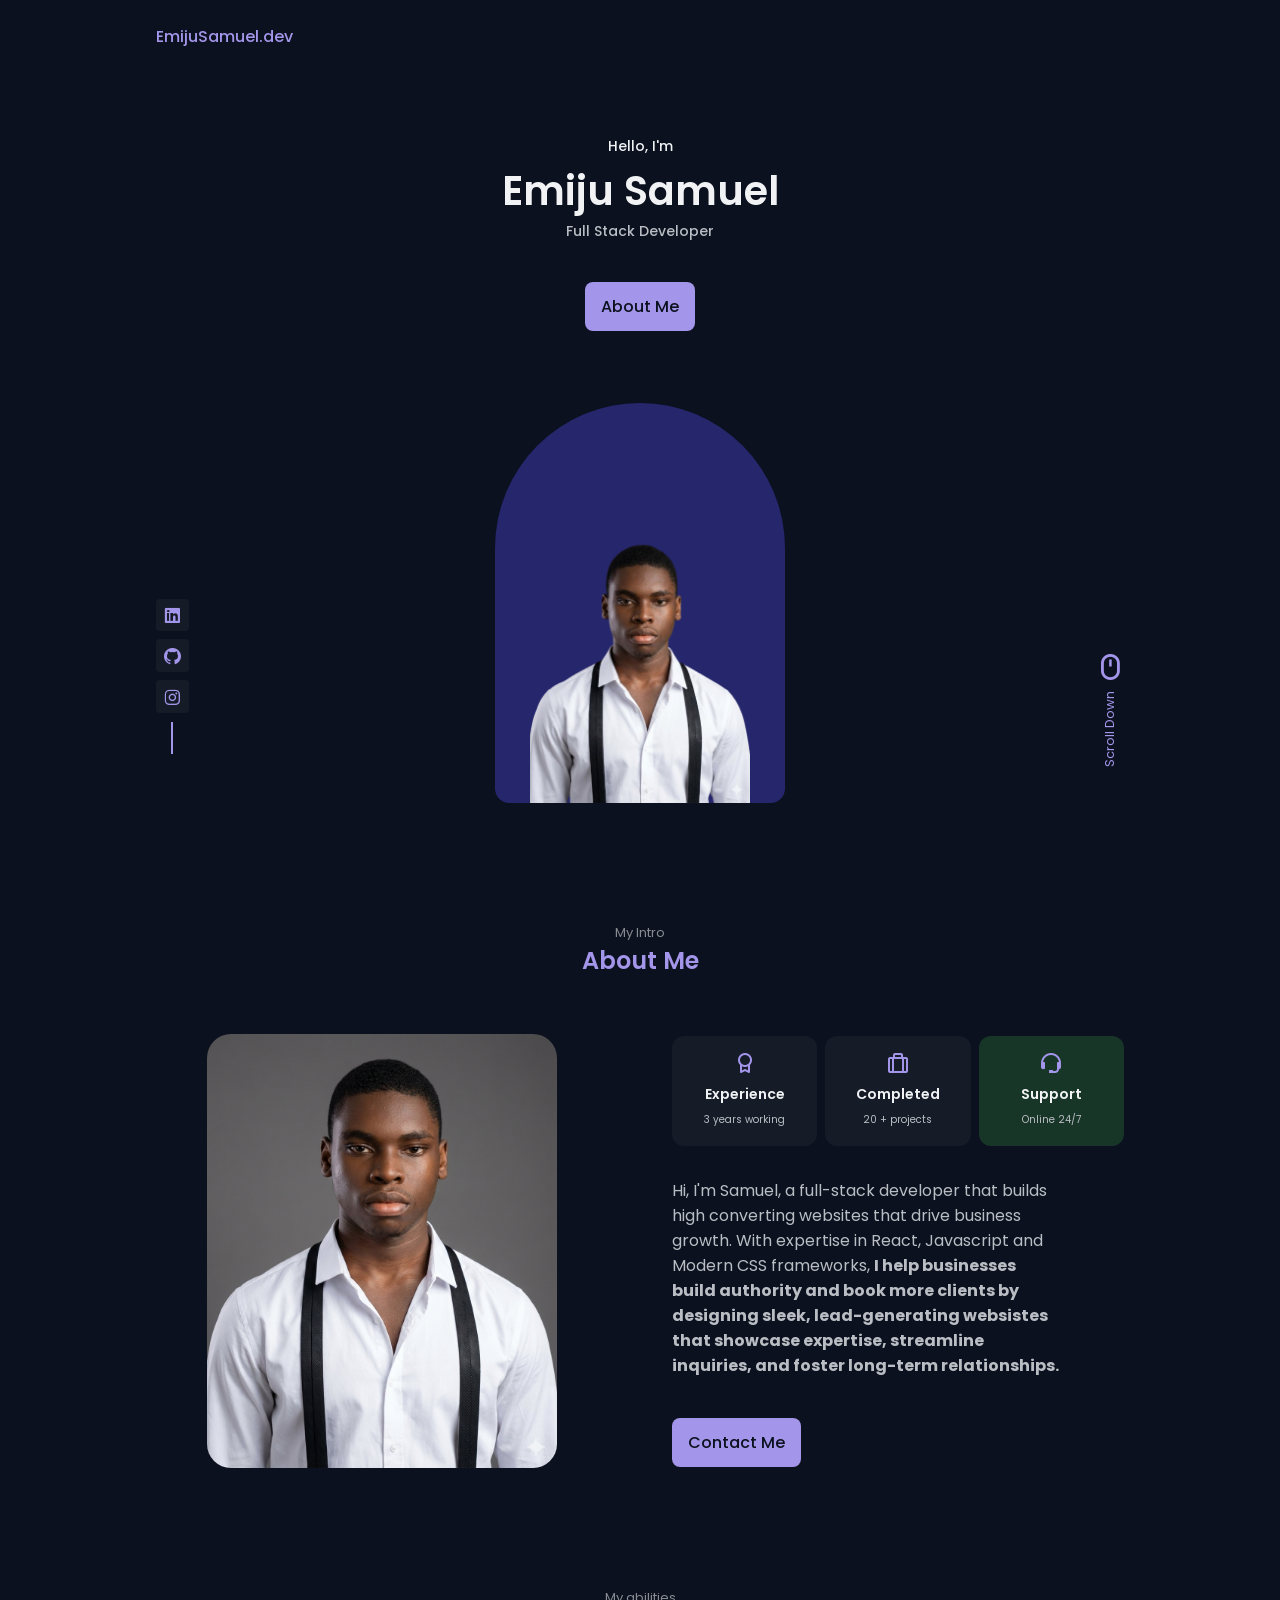
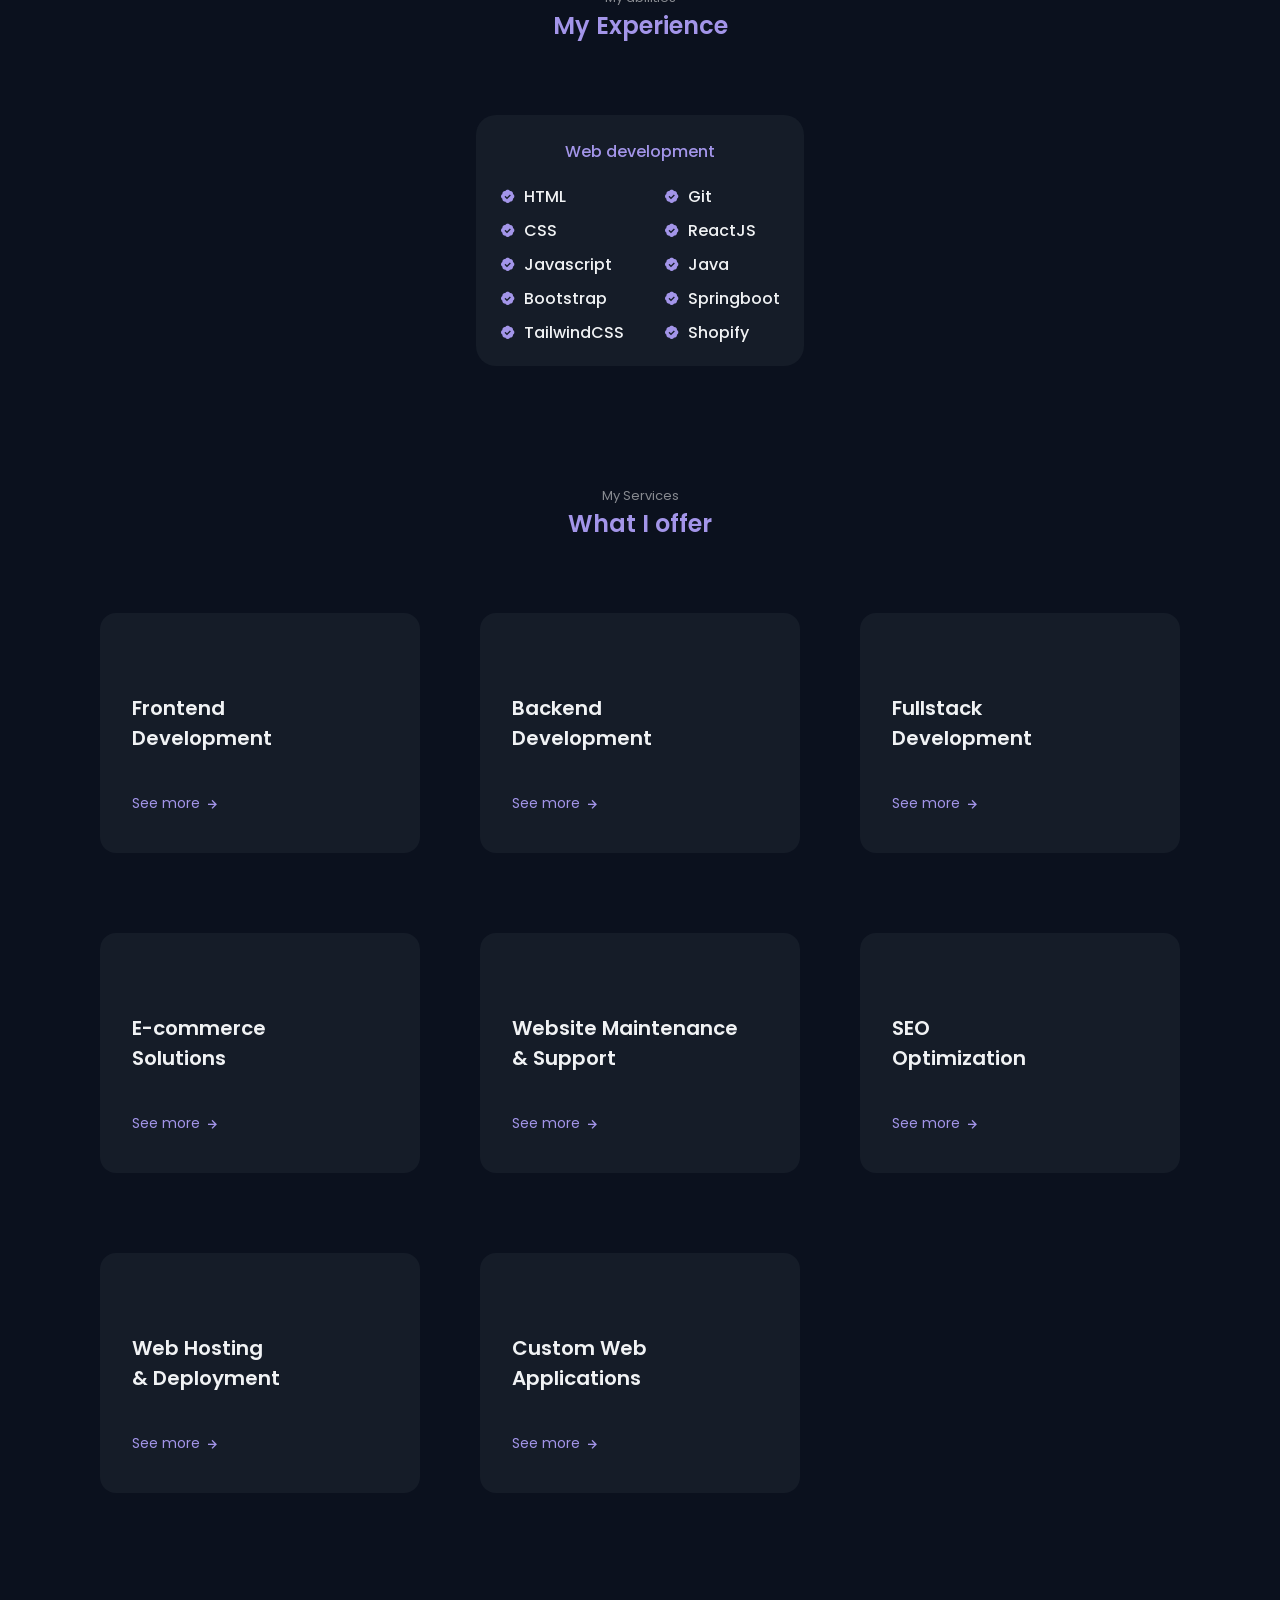
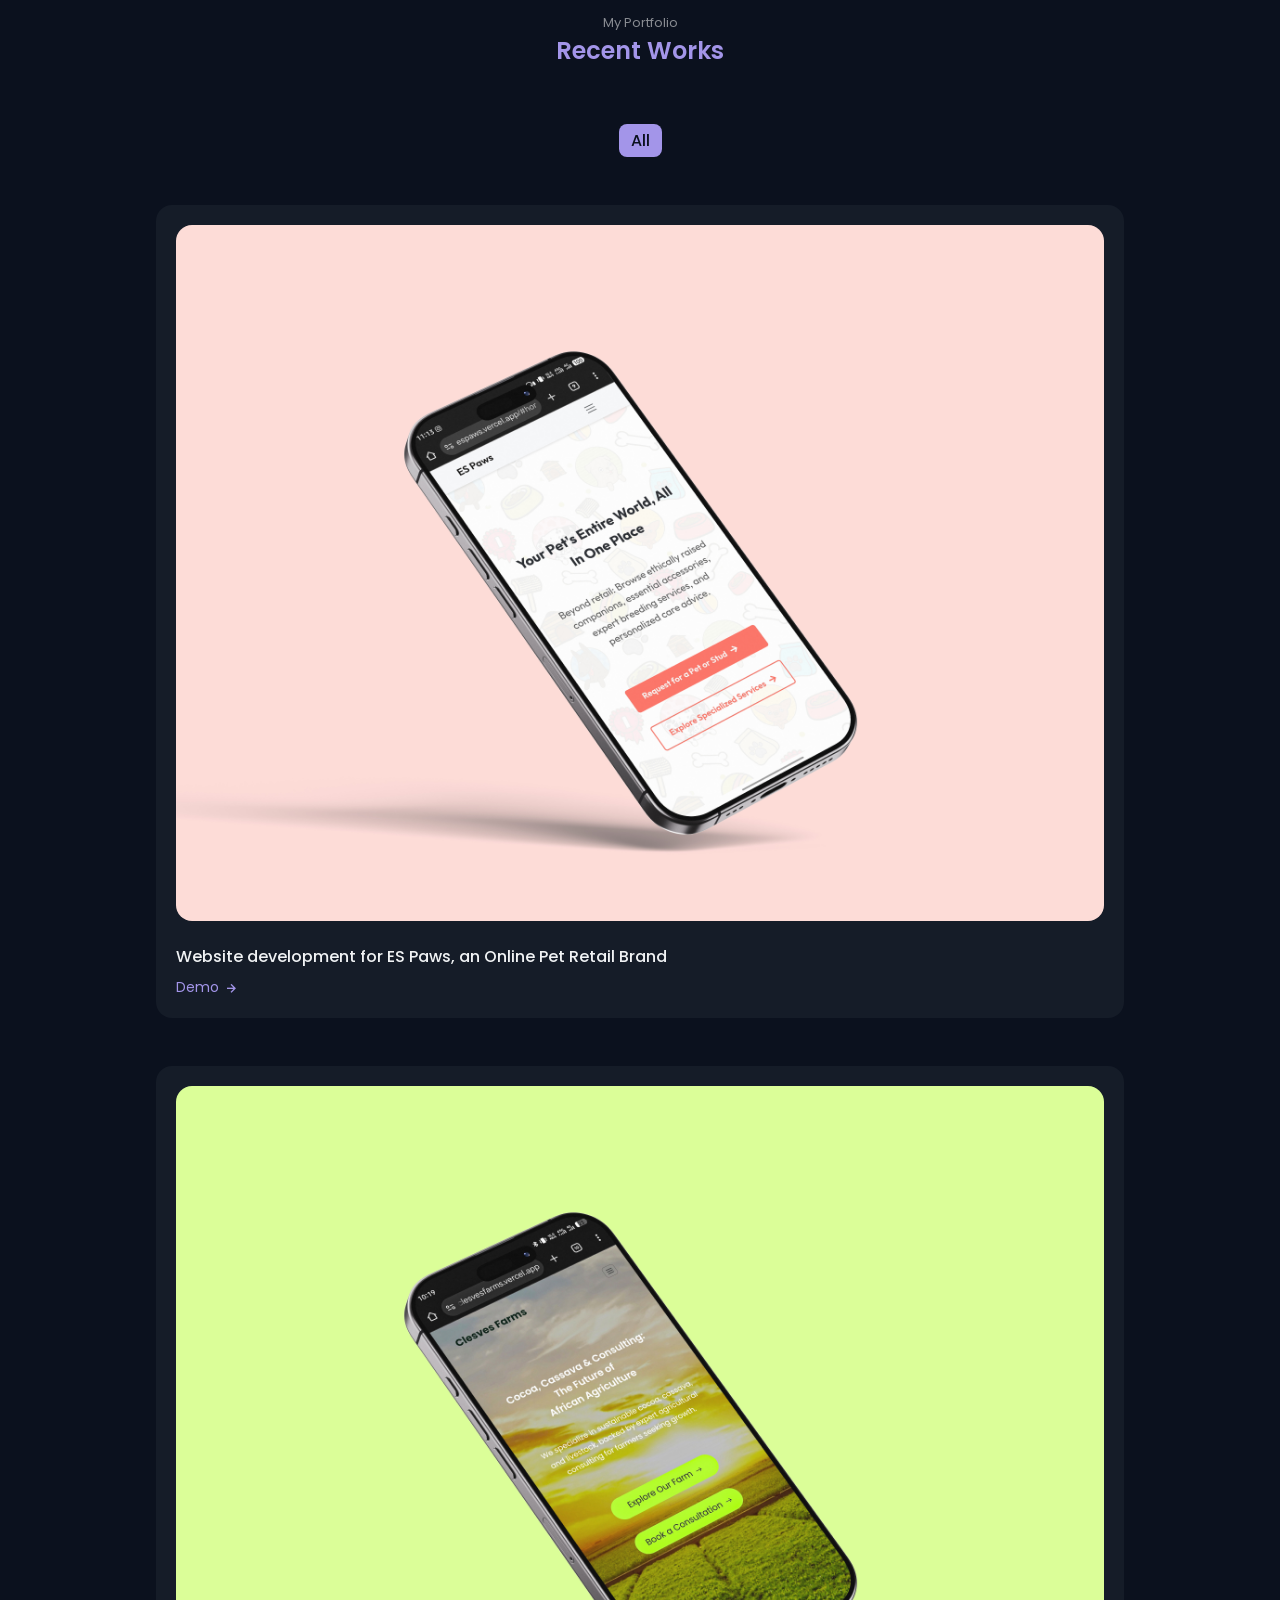
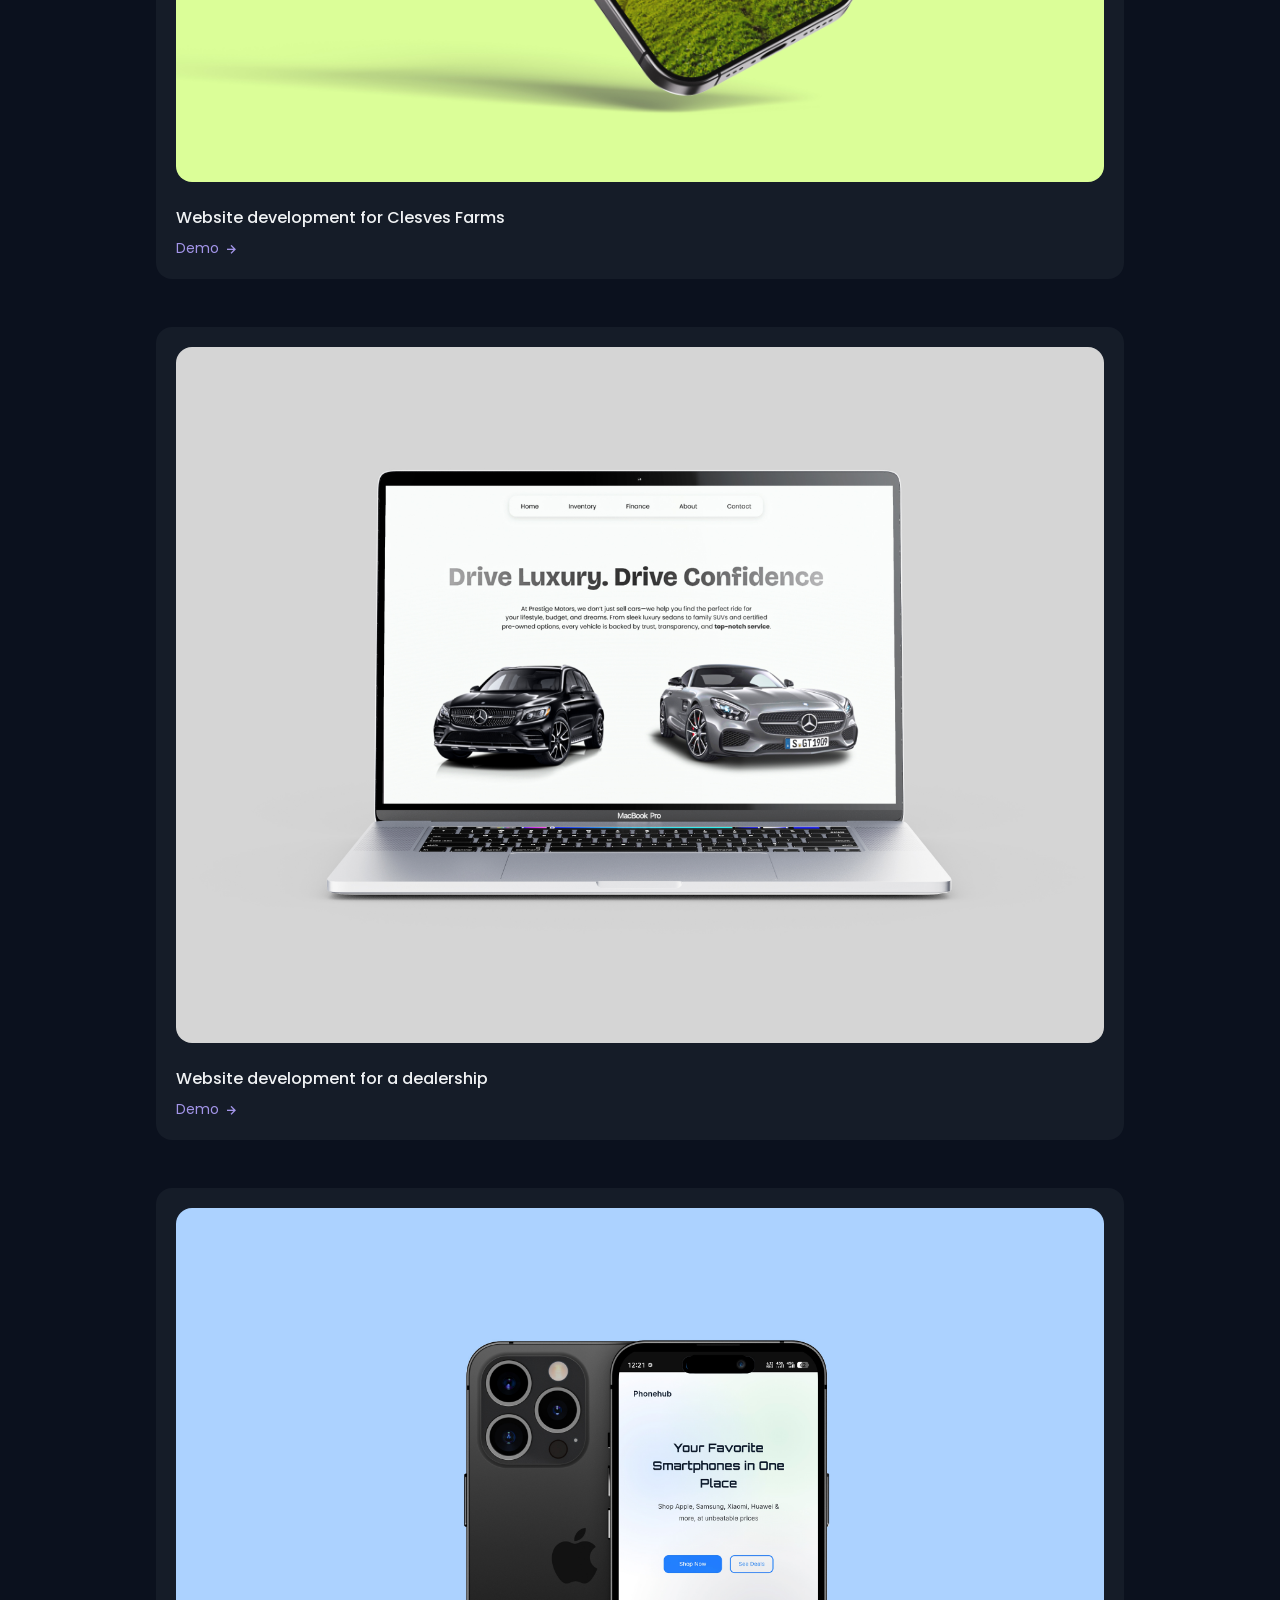
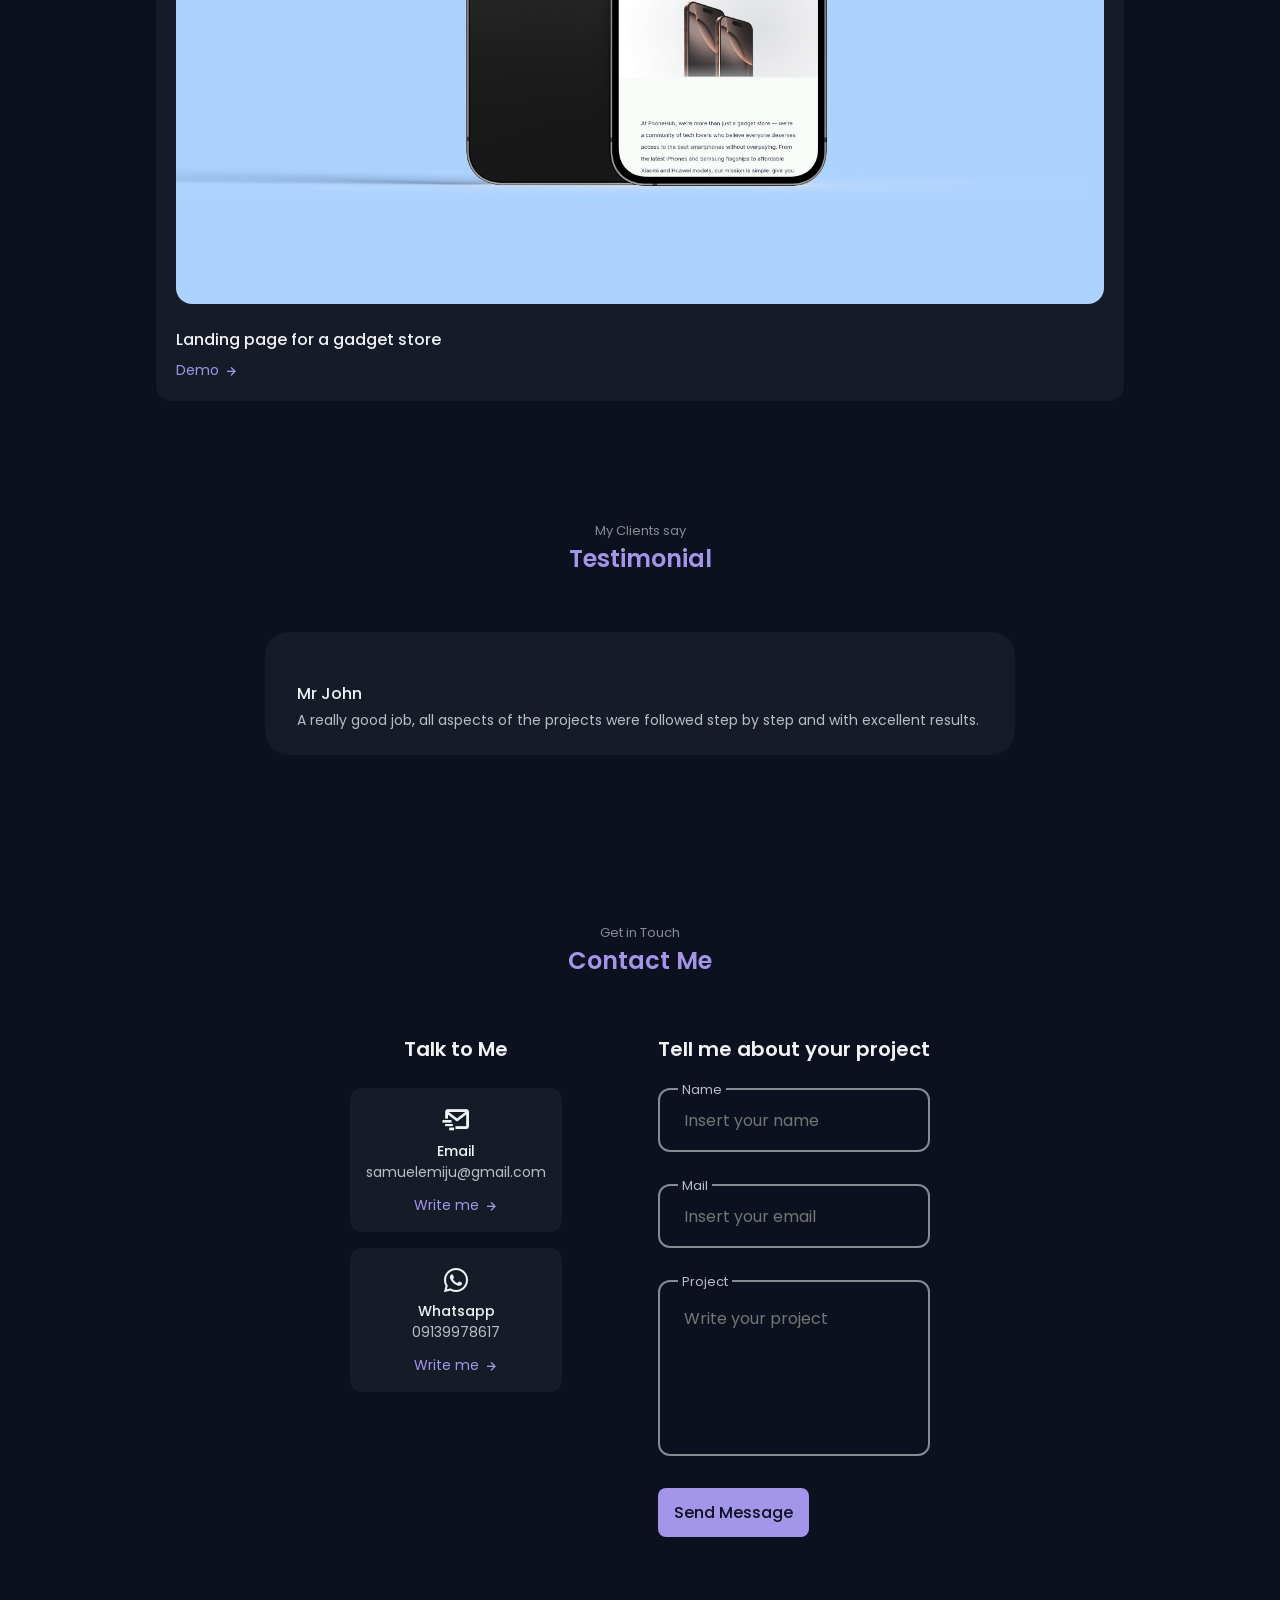
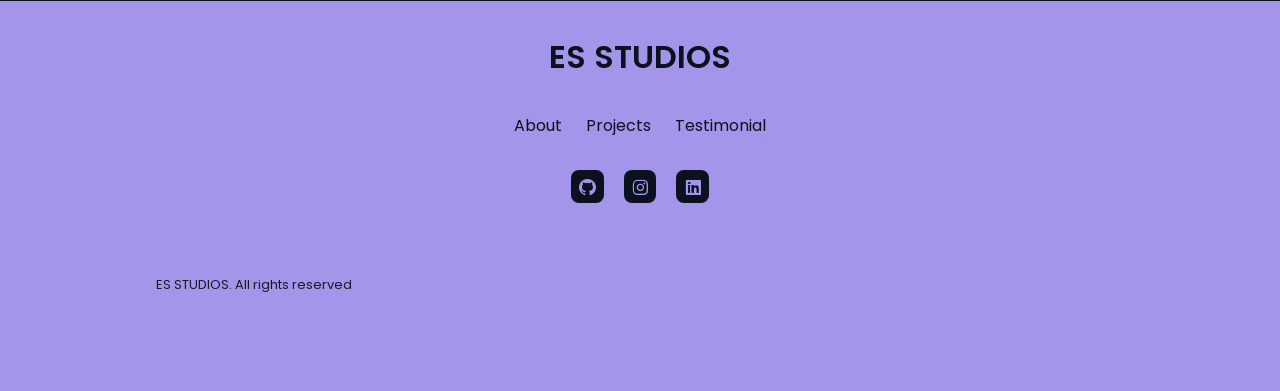
==== portfolio.html @ 4bc4c998 "First commit" ====
<!DOCTYPE html>
<html lang="en">
<head>
    <meta charset="UTF-8">
    <meta name="viewport" content="width=device-width, initial-scale=1.0">

    <link href="https://unpkg.com/boxicons@2.1.1/css/boxicons.min.css" rel="stylesheet">
    <link
  rel="stylesheet"
  href="https://cdn.jsdelivr.net/npm/swiper@11/swiper-bundle.min.css"
/>
    <link rel="stylesheet" href="./portfolio.css">
    <link href="https://unpkg.com/aos@2.3.1/dist/aos.css" rel="stylesheet">
    <title>EmijuSamuel.dev</title>
</head>
<body>
    

    <header class="header" id="header">
        <nav class="nav container">
            <a href="#" class="nav__logo">EmijuSamuel.dev</a>

            <!-- <div class="nav__menu">
                <ul class="nav__list">
                    <li class="nav__item">
                        <a href="#home" class="nav__link active-link">
                            <i class="bx bx-home-alt"></i>
                        </a>
                    </li>

                    <li class="nav__item">
                        <a href="#about" class="nav__link">
                            <i class="bx bx-user"></i>
                        </a>
                    </li>

                    <li class="nav__item">
                        <a href="#skills" class="nav__link">
                            <i class="bx bx-book"></i>
                        </a>
                    </li>

                    <li class="nav__item">
                        <a href="#work" class="nav__link">
                            <i class="bx bx-briefcase-alt-2"></i>
                        </a>
                    </li>

                    <li class="nav__item">
                        <a href="#contact" class="nav__link">
                            <i class="bx bx-message-square-detail"></i>
                        </a>
                    </li>

                </ul>
            </div> -->

            <!-- Theme change -->

            <!-- <i class="bx bx-moon change-theme" id="theme-button"></i> -->
        </nav>
    </header>

    <main class="main">

        <section class="home section" id="home">
            <div class="home__container container grid">
                <div class="home__data"    data-aos="fade-up" data-aos-duration="1200" data-aos-offset="200">
                    <span class="home__greeting">Hello, I'm</span>
                    <h1 class="home__name">Emiju Samuel</h1>
                    <h3 class="home__education">Full Stack Developer</h3>

                    <div class="home__buttons">
                        <a href="#about" class="button"    data-aos="fade-up-left" data-aos-duration="1200" data-aos-offset="200">About Me</a>
                    </div>
                </div>

                <div class="home__handle"     data-aos="zoom-in" data-aos-duration="1200" data-aos-offset="200">
                    <img src="./images/1768198121908-removebg-preview.png" alt="" class="home__img">
                </div>

                <div class="home__social">
                    <a href="" target="_blank" class="home__social-link">
                        <i class="bx bxl-linkedin-square"></i>
                    </a>
                    <a href="" target="_blank" class="home__social-link">
                        <i class='bx bxl-github'></i>
                    </a>
                    <a href="" target="_blank" class="home__social-link">
                        <i class='bx bxl-instagram'></i>
                    </a>

                </div>

                <a href="#about" class="home__scroll">
                    <i class="bx bx-mouse home__scroll-icon"></i>
                    <span class="home__scroll-name">Scroll Down</span>
                </a>
            </div>
        </section>


        <section class="about section" id="about">
            <span class="section__subtitle">My Intro</span>
            <h2 class="section__title">About Me</h2>

            <div class="about__container container grid">
              <img src="./images/1768198121908.jpg" alt="" class="about__img">
              <div class="about__data">
                <div class="about__info">
                    <div class="about__box"    data-aos="zoom-in-left" data-aos-duration="1200" data-aos-offset="200">
                        <i class="bx bx-award about__icon"></i>
                        <h3 class="about__title">Experience</h3>
                        <span class="about__subtitle">3 years working</span>
                    </div>

                    <div class="about__box"    data-aos="zoom-in-right" data-aos-duration="1200" data-aos-offset="200">
                        <i class="bx bx-briefcase-alt about__icon"></i>
                        <h3 class="about__title">Completed</h3>
                        <span class="about__subtitle">20 + projects</span>
                    </div>

                    <div class="about__box"  style="background-color: rgba(96, 247, 96, 0.162);"  data-aos="zoom-in-left" data-aos-duration="1200" data-aos-offset="200">
                        <i class="bx bx-support about__icon"></i>
                        <h3 class="about__title">Support</h3>
                        <span class="about__subtitle">Online 24/7</span>
                    </div>

                </div>
                <p class="about__description"    data-aos="fade-up" data-aos-duration="1200" data-aos-offset="200">
                    Hi, I'm Samuel, a full-stack developer that builds high converting websites that drive business
                    growth. With expertise in React, Javascript and Modern CSS frameworks, <b>I help businesses build authority
                    and book more clients by designing sleek, lead-generating websistes that showcase expertise, streamline inquiries,
                    and foster long-term relationships.</b>
                </p>

                <a href="#contact" class="button"    data-aos="fade-down" data-aos-duration="1200" data-aos-offset="100">Contact Me</a>
              </div> 
            </div>
        </section>


        <section class="skills section" id="skills">
            <span class="section__subtitle">My abilities</span>
            <h2 class="section__title">My Experience</h2>

            <div class="skills__container container grid">
                <div class="skills__content"    data-aos="fade-right" data-aos-duration="1200" data-aos-offset="200">
                    <h3 class="skills__title">Web development</h3>

                    <div class="skills__box">
                        <div class="skills__group">
                            <div class="skills__data">
                                <i class="bx bxs-badge-check"></i>
                                <div>
                                    <h3 class="skills__name">HTML</h3>
                                </div>
                            </div>

                            <div class="skills__data">
                                <i class="bx bxs-badge-check"></i>
                                <div>
                                    <h3 class="skills__name">CSS</h3>
                                </div>
                            </div>

                            <div class="skills__data">
                                <i class="bx bxs-badge-check"></i>
                                <div>
                                    <h3 class="skills__name">Javascript</h3>
                                </div>
                            </div>

                            <div class="skills__data">
                                <i class="bx bxs-badge-check"></i>
                                <div>
                                    <h3 class="skills__name">Bootstrap</h3>
                                </div>
                            </div>

                            <div class="skills__data">
                                <i class="bx bxs-badge-check"></i>
                                <div>
                                    <h3 class="skills__name">TailwindCSS</h3>
                                </div>
                            </div>
                        </div>


                        <div class="skills__group">

                            <div class="skills__data">
                                <i class="bx bxs-badge-check"></i>
                                <div>
                                    <h3 class="skills__name">Git</h3>
                                </div>
                            </div>

                            <div class="skills__data">
                                <i class="bx bxs-badge-check"></i>
                                <div>
                                    <h3 class="skills__name">ReactJS</h3>
                                </div>
                            </div>

                            <div class="skills__data">
                                <i class="bx bxs-badge-check"></i>
                                <div>
                                    <h3 class="skills__name">Java</h3>
                                </div>
                            </div>

                            <div class="skills__data">
                                <i class="bx bxs-badge-check"></i>
                                <div>
                                    <h3 class="skills__name">Springboot</h3>
                                </div>
                            </div>

                            <div class="skills__data">
                                <i class="bx bxs-badge-check"></i>
                                <div>
                                    <h3 class="skills__name">Shopify</h3>
                                </div>
                            </div>
                        </div>

                    </div>
                </div>

            </div>
        </section>

        <section class="services section">
            <span class="section__subtitle">My Services</span>
            <h2 class="section__title">What I offer</h2>
            <div class="servicesCards">
                <div class="services__card">
                    <h3 class="services__title">Frontend <br> Development</h3>

                    <span class="services__button">
                        See more <i class="bx bx-right-arrow-alt services__icon"></i>
                    </span>

                    <div class="services__modal">
                        <div class="services__modal-content">
                            <i class="bx bx-x services__modal-close"></i>
                                <h3 class="services__modal-title">Website Development</h3>
                                <p class="services__modal-description">
                                    Service with 2yrs experience.
                                    Providing quality work to clients and companies.
                                </p>

                                <ul class="services__modal-list">
                                    

                                    <li class="services__modal-item">
                                        <i class="bx bx-check services__modal-icon"></i>
                                        <p class="services__modal-info">
                                            Improve your customers experience
                                        </p>
                                    </li>

                                    <li class="services__modal-item">
                                        <i class="bx bx-check services__modal-icon"></i>
                                        <p class="services__modal-info">
                                            Brand credibility
                                        </p>
                                    </li>
                                </ul>
                        </div>
                    </div>
                </div>



                <div class="services__card">
                    <h3 class="services__title">Backend <br> Development</h3>

                    <span class="services__button">
                        See more <i class="bx bx-right-arrow-alt services__icon"></i>
                    </span>


                    <div class="services__modal">
                        <div class="services__modal-content">
                            <i class="bx bx-x services__modal-close"></i>
                                <h3 class="services__modal-title">Brand identity design</h3>
                                <p class="services__modal-description">
                                    Service with almost 2years experience.
                                    Providing quality work to clients and companies.
                                </p>

                                <ul class="services__modal-list">
            

                                    <li class="services__modal-item">
                                        <i class="bx bx-check services__modal-icon"></i>
                                        <p class="services__modal-info">
                                            Visual storytelling
                                        </p>
                                    </li>

                                    <li class="services__modal-item">
                                        <i class="bx bx-check services__modal-icon"></i>
                                        <p class="services__modal-info">
                                            I design good mockups.
                                        </p>
                                    </li>
                                </ul>
                        </div>
                    </div>
                </div>

                <div class="services__card">
                    <h3 class="services__title">Fullstack <br> Development</h3>

                    <span class="services__button">
                        See more <i class="bx bx-right-arrow-alt services__icon"></i>
                    </span>

                    <div class="services__modal">
                        <div class="services__modal-content">
                            <i class="bx bx-x services__modal-close"></i>
                                <h3 class="services__modal-title">Logo redesign</h3>
                                <p class="services__modal-description">
                                    Service with more than 2yrs experience.
                                    Providing quality work to clients and companies.
                                </p>

                                <ul class="services__modal-list">
                                    

                                    <li class="services__modal-item">
                                        <i class="bx bx-check services__modal-icon"></i>
                                        <p class="services__modal-info">
                                            Marketing materials
                                        </p>
                                    </li>

                                </ul>
                        </div>
                    </div>
                </div>


                <div class="services__card">
                    <h3 class="services__title">E-commerce <br> Solutions</h3>

                    <span class="services__button">
                        See more <i class="bx bx-right-arrow-alt services__icon"></i>
                    </span>

                    <div class="services__modal">
                        <div class="services__modal-content">
                            <i class="bx bx-x services__modal-close"></i>
                                <h3 class="services__modal-title">Logo redesign</h3>
                                <p class="services__modal-description">
                                    Service with more than 2yrs experience.
                                    Providing quality work to clients and companies.
                                </p>

                                <ul class="services__modal-list">

                                    <li class="services__modal-item">
                                        <i class="bx bx-check services__modal-icon"></i>
                                        <p class="services__modal-info">
                                            I design unique flyers
                                        </p>
                                    </li>

                                    <li class="services__modal-item">
                                        <i class="bx bx-check services__modal-icon"></i>
                                        <p class="services__modal-info">
                                            Marketing materials
                                        </p>
                                    </li>

                                </ul>
                        </div>
                    </div>
                </div>

                <div class="services__card">
                    <h3 class="services__title">Website Maintenance <br> & Support</h3>

                    <span class="services__button">
                        See more <i class="bx bx-right-arrow-alt services__icon"></i>
                    </span>

                    <div class="services__modal">
                        <div class="services__modal-content">
                            <i class="bx bx-x services__modal-close"></i>
                                <h3 class="services__modal-title">Logo redesign</h3>
                                <p class="services__modal-description">
                                    Service with more than 2yrs experience.
                                    Providing quality work to clients and companies.
                                </p>

                                <ul class="services__modal-list">

                                    <li class="services__modal-item">
                                        <i class="bx bx-check services__modal-icon"></i>
                                        <p class="services__modal-info">
                                            I design unique flyers
                                        </p>
                                    </li>

                                    <li class="services__modal-item">
                                        <i class="bx bx-check services__modal-icon"></i>
                                        <p class="services__modal-info">
                                            Marketing materials
                                        </p>
                                    </li>

                                </ul>
                        </div>
                    </div>
                </div>

                <div class="services__card">
                    <h3 class="services__title">SEO <br> Optimization</h3>

                    <span class="services__button">
                        See more <i class="bx bx-right-arrow-alt services__icon"></i>
                    </span>

                    <div class="services__modal">
                        <div class="services__modal-content">
                            <i class="bx bx-x services__modal-close"></i>
                                <h3 class="services__modal-title">Logo redesign</h3>
                                <p class="services__modal-description">
                                    Service with more than 2yrs experience.
                                    Providing quality work to clients and companies.
                                </p>

                                <ul class="services__modal-list">

                                    <li class="services__modal-item">
                                        <i class="bx bx-check services__modal-icon"></i>
                                        <p class="services__modal-info">
                                            I design unique flyers
                                        </p>
                                    </li>

                                    <li class="services__modal-item">
                                        <i class="bx bx-check services__modal-icon"></i>
                                        <p class="services__modal-info">
                                            Marketing materials
                                        </p>
                                    </li>

                                </ul>
                        </div>
                    </div>
                </div>

                <div class="services__card">
                    <h3 class="services__title">Web Hosting <br> & Deployment</h3>

                    <span class="services__button">
                        See more <i class="bx bx-right-arrow-alt services__icon"></i>
                    </span>

                    <div class="services__modal">
                        <div class="services__modal-content">
                            <i class="bx bx-x services__modal-close"></i>
                                <h3 class="services__modal-title">Logo redesign</h3>
                                <p class="services__modal-description">
                                    Service with more than 2yrs experience.
                                    Providing quality work to clients and companies.
                                </p>

                                <ul class="services__modal-list">

                                    <li class="services__modal-item">
                                        <i class="bx bx-check services__modal-icon"></i>
                                        <p class="services__modal-info">
                                            I design unique flyers
                                        </p>
                                    </li>

                                    <li class="services__modal-item">
                                        <i class="bx bx-check services__modal-icon"></i>
                                        <p class="services__modal-info">
                                            Marketing materials
                                        </p>
                                    </li>

                                </ul>
                        </div>
                    </div>
                </div>

                <div class="services__card">
                    <h3 class="services__title">Custom Web <br> Applications</h3>

                    <span class="services__button">
                        See more <i class="bx bx-right-arrow-alt services__icon"></i>
                    </span>

                    <div class="services__modal">
                        <div class="services__modal-content">
                            <i class="bx bx-x services__modal-close"></i>
                                <h3 class="services__modal-title">Logo redesign</h3>
                                <p class="services__modal-description">
                                    Service with more than 2yrs experience.
                                    Providing quality work to clients and companies.
                                </p>

                                <ul class="services__modal-list">

                                    <li class="services__modal-item">
                                        <i class="bx bx-check services__modal-icon"></i>
                                        <p class="services__modal-info">
                                            I design unique flyers
                                        </p>
                                    </li>

                                    <li class="services__modal-item">
                                        <i class="bx bx-check services__modal-icon"></i>
                                        <p class="services__modal-info">
                                            Marketing materials
                                        </p>
                                    </li>

                                </ul>
                        </div>
                    </div>
                </div>
            </div>
        </section>




        

        <section class="work section" id="work">
            <span class="section__subtitle">My Portfolio</span>
            <h2 class="section__title">Recent Works</h2>

            <div class="work__filters">
                <span class="work__item active-work" data-filter="all">All</span>
                <!-- <span class="work__item" data-filter=".web">Web</span>
                <span class="work__item" data-filter=".movil">Brand design</span>
                <span class="work__item" data-filter=".design">Flyer design</span> -->
            </div>

            <div class="work__container container grid">

                <div class="work__card mix movil">
                    <img src="./images/espaws website mockup2.jpg" alt="" class="work__img">

                    <h3 class="work__title">Website development for ES Paws, an Online Pet Retail Brand</h3>

                    <a href="https://espaws.vercel.app/" class="work__button">
                        Demo <i class="bx bx-right-arrow-alt work__icon"></i>
                    </a>
                </div>

                <div class="work__card mix movil">
                    <img src="./images/websitemockup1.jpg" alt="" class="work__img">

                    <h3 class="work__title">Website development for Clesves Farms</h3>

                    <a href="https://clesvesfarms.vercel.app/" class="work__button">
                        Demo <i class="bx bx-right-arrow-alt work__icon"></i>
                    </a>
                </div>

                <div class="work__card mix movil">
                    <img src="./images/webs.jpg" alt="" class="work__img">

                    <h3 class="work__title">Website development for a dealership</h3>

                    <a href="https://clesvesfarms.vercel.app/" class="work__button">
                        Demo <i class="bx bx-right-arrow-alt work__icon"></i>
                    </a>
                </div>

                <div class="work__card mix movil">
                    <img src="./images/websitemockup10.jpg" alt="" class="work__img">

                    <h3 class="work__title">Landing page for a gadget store</h3>

                    <a href="https://clesvesfarms.vercel.app/" class="work__button">
                        Demo <i class="bx bx-right-arrow-alt work__icon"></i>
                    </a>
                </div>


            </div>
        </section>

        <section class="testimonial section"    data-aos="fade-up" data-aos-duration="1200" data-aos-offset="200">
            <span class="section__subtitle">My Clients say</span>
            <h2 class="section__title">Testimonial</h2>

            <div class="testimonial__container container swiper">
                <div class="swiper-wrapper">
                    <div class="testimonial__card swiper-slide">
                        <img src="./images/_8ae23e61-2fd3-4441-9a30-ee90b9dd414f.jpg" alt="" class="testimonial__img">

                        <h3 class="testimonial__name">Mr John</h3>
                        <p class="testimonial__description">
                            A really good job, all aspects of the projects were followed
                            step by step and with excellent results.
                        </p>
                    </div>

                    <div class="testimonial__card swiper-slide">
                        <img src="./images/flyer practice 8.jpg" alt="" class="testimonial__img">

                        <h3 class="testimonial__name">Scott Handle</h3>
                        <p class="testimonial__description">
                            A really good job, all aspects of the projects were followed
                            step by step and with excellent results.
                        </p>
                    </div>

                    <div class="testimonial__card swiper-slide">
                        <img src="./images/swift AI solutions-16.jpg" alt="" class="testimonial__img">

                        <h3 class="testimonial__name">Mcauly Rice</h3>
                        <p class="testimonial__description">
                            A really good job, all aspects of the projects were followed
                            step by step and with excellent results.
                        </p>
                    </div>

                </div>

                <div class="swiper-pagination"></div>
            </div>

        </section>

        <section class="contact section" id="contact">
            <span class="section__subtitle">Get in Touch</span>
            <h2 class="section__title">Contact Me</h2>

            <div class="contact__container container grid">
                <div class="contact__content"    data-aos="fade-right" data-aos-duration="1200" data-aos-offset="200">
                    <h3 class="contact__title">Talk to Me</h3>

                    <div class="contact__info">
                        <div class="contact__card"    data-aos="fade-right" data-aos-duration="1200" data-aos-offset="200">
                            <i class="bx bx-mail-send contact__card-icon"></i>
                            <h3 class="contact__card-title">Email</h3>
                            <span class="contact__card-data">samuelemiju@gmail.com</span>

                            <a href="mailto:samuelemiju@gmail.com" class="contact__button">
                                Write me <i class="bx bx-right-arrow-alt contact__button-icon"></i>
                            </a>
                        </div>

                        <div class="contact__card"    data-aos="fade-left" data-aos-duration="1200" data-aos-offset="200">
                            <i class="bx bxl-whatsapp contact__card-icon"></i>
                            <h3 class="contact__card-title">Whatsapp</h3>
                            <span class="contact__card-data">09139978617</span>

                            <a href="https://api.whatsapp.com/send?phone=+2349139978617&text=Hello, more information!" target="_blank" class="contact__button">
                                Write me <i class="bx bx-right-arrow-alt contact__button-icon"></i>
                            </a>
                        </div>

                    </div>
                </div>

                <div class="contact__content"    data-aos="fade-left" data-aos-duration="1200" data-aos-offset="200">
                    <h3 class="contact__title">Tell me about your project</h3>

                    <form action="" class="contact__form">
                        <div class="contact__form-div">
                            <label for="" class="contact__form-tag">Name</label>
                            <input type="text" placeholder="Insert your name" class="contact__form-input">
                        </div>

                        <div class="contact__form-div">
                            <label for="" class="contact__form-tag">Mail</label>
                            <input type="email" placeholder="Insert your email" class="contact__form-input">
                        </div>

                        <div class="contact__form-div contact__form-area">
                            <label for="" class="contact__form-tag">Project</label>
                            <textarea name="" id="" cols="30" rows="10" placeholder="Write your project" class="contact__form-input"></textarea>
                        </div>

                        <button class="button"    data-aos="fade-down" data-aos-duration="1200" data-aos-offset="200">Send Message</button>
                    </form>
                </div>
            </div>

        </section>


    </main>

    <footer class="footer"    data-aos="fade-up" data-aos-duration="1000" data-aos-offset="200">
        <div class="footer__container container">
            <h1 class="footer__title">ES STUDIOS</h1>

            <ul class="footer__list">
                <li>
                    <a href="#about" class="footer__link">About</a>
                </li>
                <li>
                    <a href="#work" class="footer__link">Projects</a>
                </li>
                <li>
                    <a href="#testimonial" class="footer__link">Testimonial</a>
                </li>
            </ul>

            <ul class="footer__social">
                <a href="https://www.facebook.com/es.studios.345" target="_blank" class="footer__social-link">
                    <i class="bx bxl-github"></i>
                </a>
                <a href="https://www.instagram.com/es_studios1?igsh=MWRINDBhYmc3eGNuaA==" target="_blank" class="footer__social-link">
                    <i class="bx bxl-instagram"></i>
                </a>
                <a href="https://www.linkedin.com/in/es-studios-14030a287" target="_blank" class="footer__social-link">
                    <i class="bx bxl-linkedin-square"></i>
                </a>
            </ul>

            <span class="footer__copy">
                ES STUDIOS. All rights reserved
            </span>
        </div>
    </footer>

    <script src="https://cdn.jsdelivr.net/npm/swiper@11/swiper-bundle.min.js"></script>

    <!-- scroll reveal -->

    <script src="./js/mixitup.min.js"></script>

    <script src="./js/portfolio.js"></script>

    <script src="https://unpkg.com/aos@2.3.1/dist/aos.js"></script>
    <script>
        AOS.init(
            {
                once:true
            }
        );
      </script>



</body>
</html>
---- portfolio.css ----
/* font */

@import url('https://fonts.googleapis.com/css2?family=Poppins:wght@400;500;600&display=swap');

:root {
    --header-height: 3.5rem;
     --first-hue: 250;
    --sat: 66%;
    --lig: 75%;
    --second-hue: 219;

    --first-color: hsl(var(--first-hue), var(--sat), var(--lig));
    --first-color-alt: hsl(var(--first-hue), var(--sat), 71%);
    --title-color: hsl(var(--second-hue), 15%, 95%);
    --text-color: hsl(var(--second-hue), 8%, 75%);
    --text-color-light: hsl(var(--second-hue), 4%, 55%);
    --body-color: hsl(var(--second-hue), 48%, 8%);
    --container-color: hsl(var(--second-hue), 32%, 12%);


    --body-font: 'Poppins', sans-serif;
    --biggest-font-size: 1.75rem;
    --h1-font-size: 1.5rem;
    --h2-font-size: 1.25rem;
    --h3-font-size: 1rem;
    --normal-font-size: .938rem;
    --small-font-size: .813rem;
    --smaller-font-size: .75rem;
    --tiny-font-size: .625rem;

    --font-medium: 500;
    --font-semibold: 600;

    --z-tooltip: 10;
    --z-fixed:100;
    --z-modal: 1000;
}

    @media screen and (min-width: 968px){
        :root{

            --biggest-font-size: 2.5rem;
            --h1-font-size: 2.25rem;
            --h2-font-size: 1.5rem;
            --h3-font-size: 1.25rem;
            --normal-font-size: 1rem;
            --small-font-size: .875rem;
            --smaller-font-size: .813rem;
        }
    }


    *{
        box-sizing: border-box;
        padding: 0;
        margin: 0;
    }


    html{
        scroll-behavior: smooth;

    }


    body,
    button,
    input,
    textarea{
        font-family: var(--body-font);
        font-size: var(--normal-font-size);
    }

    body{
        background-color: var(--body-color);
        color: var(--text-color);
    }
    h1,h2,h3{
        color: var(--title-color);
        font-weight: var(--font-semibold);
    }

    ul{
        list-style: none;
    }

    a{
        text-decoration: none;
    }

    button{
        cursor: pointer;
        border: none;
        outline: none;
    }

    img{
        max-width: 100%;
        height: auto;
    }


    .change-theme{
        font-size: 1.25rem;
        cursor: pointer;
        transition: .3s;
    }

    .change-theme:hover{
        color: var(--first-color);
    }


    body.light-theme{
        --title-color: hsl(var(--second-hue), 15%, 15%);
        --text-color: hsl(var(--second-hue), 8%, 35%);
        --body-color: hsl(var(--second-hue), 100%, 99%);
        --container-color: #fff;
    }



    .container{
        max-width: 968px;
        margin-left: 1rem;
        margin-right: 1rem;
    }
    .grid{
        display: grid;
        gap: 1.25rem;
    }

    main{
        overflow: hidden;
    }

    .section{
        padding: 4.5rem 0 1rem;
    }

    .section__title,
    .section__subtitle{
        text-align: center;
    }

    .section__title{
        font-size: var(--h2-font-size);
        color: var(--first-color);
        margin-bottom: 2rem;
    }

    .section__subtitle{
        display: block;
        font-size: var(--smaller-font-size);
        color: var(--text-color-light);
    }


    .header{
        position: fixed;
        top: 0;
        left: 0;
        width: 100%;
        background-color: var(--body-color);
        z-index: var(--z-fixed);
    }

    .nav{
        height: var(--header-height);
        display: flex;
        justify-content: space-between;
        align-items: center;
    }


    .nav__logo{
        color: var(--first-color);
        font-weight: var(--font-medium);
        transition: .4s;
    }

    .nav__logo:hover{
        color: var(--first-color-alt);
    }


    .nav__menu{
        position: fixed;
        bottom: 1rem;
        background-color: hsla(var(--second-hue), 32%, 16%, .8);
        width: 90%;
        border-radius: 4rem;
        padding: 1rem 2.25rem;
        backdrop-filter: blur(10px);
    }

    .nav__list{
        display: flex;
        justify-content: space-between;
        align-items: center;
    }

    .nav__link{
        color: var(--text-color);
        font-size: 1.25rem;
        padding: .4rem;
        display: flex;
        border-radius: 5rem;
    }

    .active-link{
        background: linear-gradient(180deg, hsla(var(--first-hue), var(--sat), var(--lig), 1),
        hsla(var(--first-hue), var(--sat), var(--lig), 2));

        box-shadow: 0 0 16px hsla(var(--first-hue), var(--sat), var(--lig), .4);
    }


    .scroll-header{
        box-shadow: 0 4px 4px hsla(0, 0%, 4%, .3);
    }


    .home__container{
        position: relative;
        row-gap: 4.5rem;
        padding-top: 2rem;
    }

    .home__data{
        text-align: center;
    }
    .home__greeting,
    .home__education{
        font-size: var(--small-font-size);
        font-weight: var(--font-medium);
    }

    .home__greeting{
        display: block;
        color: var(--title-color);
        margin-bottom: .25rem;
    }

    .home__education{
        color: var(--text-color);
        margin-bottom: 2.5rem;
    }

    .home__name{
        font-size: var(--biggest-font-size);
    }

    .home__img{
        width: 160px;
    }
    .home__handle{
        justify-self: center;
        width:190px;
        height: 293px;
        /* background: linear-gradient(180deg, hsla(var(--first-hue), var(--sat), var(--lig), 1)
        hsla(var(--first-hue), var(--sat), var(--lig), .2)); */
        background: rgb(38, 38, 109);
        border-radius: 10rem 10rem 1rem 1rem;
        display: flex;
        align-items: flex-end;
        justify-content: center;
        overflow: hidden;
    }

    .home__buttons{
        display: flex;
        justify-content: center;
        align-items: center;
        gap: 1.5rem;
    }


    .home__social,
    .home__scroll{
        position: absolute;
    }

    .home__social{
        bottom: 5rem;
        left: 0;
        display: grid;
        row-gap: .5rem;
    }

    .home__social-link{
        width: max-content;
        background-color: var(--container-color);
        color: var(--first-color);
        padding: .25rem;
        border-radius: .25rem;
        display: flex;
        font-size: 1rem;
        transition: .4s;
    }

    .home__social-link :hover{
        color: #ffff;
        background-color: var(--first-color);
    }

    .home__social::after{
        content: '';
        width: 32px;
        height: 2px;
        background-color: var(--first-color);
        transform: rotate(90deg) translate(16px, 3px);
    }

    .home__scroll{
        color: var(--first-color);
        right: -1.5rem;
        bottom: 4rem;
        display: grid;
        row-gap: 2.25rem;
        justify-items: center;
    }

    .home__scroll-icon{
        font-size: 1.25rem;
    }

    .home__scroll-name{
        font-size: var(--smaller-font-size);
        transform: rotate(-90deg);
    }

    .button{
        display: inline-block;
        background-color: var(--first-color);
        color: var(--body-color);
        padding: .75rem 1rem;
        border-radius: .5rem;
        font-weight: var(--font-medium);
        transition: .4s;
    }

    .button:hover{
        background-color: var(--first-color-alt);
        color: var(--body-color);
    }

    .button--ghost{
        background-color: transparent;
        border: 2px solid var(--first-color);
        color: var(--first-color);
    }

    .about__container{
        row-gap: 2.5rem;
    }

    .about__img{
        width: 220px;
        border-radius: 1.5rem;
        justify-self: center;
    }

    .about__data{
        text-align: center;
    }

    .about__info{
        display: grid;
        grid-template-columns: repeat(3, 1fr);
        gap: .5rem;
        margin-bottom: 2rem;
    }

    .about__box{
        background-color: var(--container-color);
        border-radius: .75rem;
        padding: .75rem .5rem;
    }

    .about__icon{
        font-size: 1.5rem;
        color: var(--first-color);
        margin-bottom: .5rem;
    }

    .about__title{
        font-size: var(--small-font-size);
    }

    .about__subtitle{
        font-size: var(--tiny-font-size);
    }

    .about__description{
        margin-bottom: 2rem;
    }

    .skills__container{
        row-gap: 2rem;
        padding-top: 1rem;
    }

    .skills__content{
        background-color: var(--container-color);
        padding: 1.5rem;
        border-radius: 1.25rem;
    }

    .skills__title{
        font-size: var(--normal-font-size);
        font-weight: var(--font-medium);
        color: var(--first-color);
        text-align: center;
        margin-bottom: 1.5rem;
    }

    .skills__box{
        display: flex;
        justify-content: center;
        column-gap: 2.5rem;
    }

    .skills__group{
        display: grid;
        align-content: flex-start;
        row-gap: 1rem;
    }

    .skills__data{
        display: flex;
        column-gap: .5rem;
    }

    .skills .bxs-badge-check{
        font-size: 1rem;
        color: var(--first-color);
    }
    .skills__name{
        font-size: var(--normal-font-size);
        font-weight: var(--font-medium);
        line-height: 18px;
    }

    .skills__level{
        font-size: var(--tiny-font-size);
    }

    .services .servicesCards{
        display: grid;
        grid-template-columns: repeat(3, 300px);
        place-items: center;
        justify-content: center;
        gap: 5rem;
        padding-top: 1rem;
    }

    .services__card{
        background-color: var(--container-color);
        padding: 3rem 1.5rem 1.5rem;
        border-radius: 1rem;
        width: 20rem;
        height: 15rem;
    }

    .services__title{
        font-size: var(--h3-font-size);
        margin-bottom: 2.5rem;
    }

    .services__button{
        color: var(--first-color);
        font-size: var(--small-font-size);
        display: flex;
        align-items: center;
        column-gap: .25rem;
        cursor: pointer;
    }

    .services__button:hover .services__icon{
        transform: translateX(.25rem);
    }

    .services__icon{
        font-size: 1rem;
        transition-timing-function: .4s;
    }

    .services__modal{
        position: fixed;
        inset: 0;
        background-color: hsla(var(--second-hue) 28%, 16%, .7);
        padding: 2rem 1rem;
        display: grid;
        place-items: center;
        visibility: hidden;
        opacity: 0;
        transition: .4s;
        z-index: var(--z-modal);
    }

    .services__modal-content{
        position: relative;
        background-color: var(--body-color);
        padding: 4.5rem 1.5rem 2.5rem;
        border-radius: 1.5rem;
    }

    .services__modal-title,
    .services__modal-description{
        text-align: center;
    }

    .services__modal-title{
        font-size: var(--h3-font-size);
        color: var(--first-color);
        margin-bottom: 1rem;
    }
    .services__modal-description{
        font-size: var(--small-font-size);
        margin-bottom: 2rem;
    }

    .services__modal-list{
        display: grid;
        row-gap: .75rem;
    }
    .services__modal-item{
        display: flex;
        align-items: flex-start;
        column-gap: .5rem;
    }

    .services__modal-icon{
        font-size: 1.5rem;
        color: var(--first-color);
    }
    .services__modal-info{
        font-size: var(--small-font-size);
    }


    .services__modal-close{
        position: absolute;
        top: 1.5rem;
        right: 1.5rem;
        color: var(--first-color);
        cursor: pointer;
    }

    .active-modal{
        opacity: 1;
        visibility: visible;
    }

    .work__container{
        padding-top: 1rem;
    }

    .work__filters{
        display: flex;
        justify-content: center;
        align-items: center;
        column-gap: .75rem;
        margin-bottom: 2rem;
    }

    .work__item{
        cursor: pointer;
        color: var(--title-color);
        padding: .25rem .75rem;
        font-weight: var(--font-medium);
        border-radius: .5rem;
    }

    .work__card{
        background-color: var(--container-color);
        padding: 1rem;
        border-radius: 1rem;
    }

    .work__img{
        border-radius: 1rem;
        margin-bottom: .75rem;
    }

    .work__title{
        font-size: var(--normal-font-size);
        font-weight: var(--font-medium);
        margin-bottom: .25rem;
    }

    .work__button{
        width: max-content;
        color: var(--first-color);
        font-size: var(--small-font-size);
        display: flex;
        align-items: center;
        column-gap: .25rem;
    }

    .work__button:hover .work__icon{
        transform: translateX(.25rem);
    }
    .work__icon{
        font-size: 1rem;
        transition: .4s;
    }

    .active-work{
        background-color: var(--first-color);
        color: var(--body-color);
    }

    .testimonial__card{
    background-color: var(--container-color);
    padding: 1.25rem 1.5rem;
    border-radius: 1.5rem;
    margin-bottom: 3rem;
}

.testimonial__img{
    width: 60px;
    border-radius: 3rem;
    margin-bottom: 1rem;
}

.testimonial__name{
    font-size: var(--normal-font-size);
    font-weight: var(--font-medium);
    margin-bottom: .25rem;
}

.testimonial__description{
    font-size: var(--small-font-size);
}

.swiper-pagination-bullet{
    background-color: var(--first-color);
}

.swiper-pagination-bullet-active{
    background-color: var(--first-color);
}

.contact__container{
    row-gap: 3rem;
    padding-bottom: 3rem;
}

.contact__title{
    text-align: center;
    font-size: var(--h3-font-size);
    margin-bottom: 1.5rem;
}

.contact__info{
    display: grid;
    gap: 1rem;
}

.contact__card{
    background-color: var(--container-color);
    padding: 1rem;
    border-radius: .75rem;
    text-align: center;
}

.contact__card-icon{
    font-size: 2rem;
    color: var(--title-color);
    margin-bottom: .25rem;
}

.contact__card-title,
.contact__card-data{
    font-size: var(--small-font-size);
}

.contact__card-title{
    font-weight: var(--font-medium);
}


.contact__card-data{
    display: block;
    margin-bottom: .75rem;
}

.contact__button{
    color: var(--first-color);
    font-size: var(--small-font-size);
    display: flex;
    align-items: center;
    justify-content: center;
    column-gap: .25rem;
}

.contact__button:hover .contact__button-icon{
    transform: translateX(.25rem);
}

.contact__button-icon{
    font-size: 1rem;
    transition: .4s;
}

.contact__form-div{
    position: relative;
    margin-bottom: 2rem;
    height: 4rem;
}

.contact__form-input{
    position: absolute;
    top: 0;
    left: 0;
    height: 100%;
    width: 100%;
    border: 2px solid var(--text-color-light);
    background: none;
    color: var(--text-color);
    outline: none;
    padding: 1.5rem;
    border-radius: .75rem;
    z-index: 1;
}

.contact__form-tag{
    position: absolute;
    top: -.75rem;
    left: 1.25rem;
    font-size: var(--smaller-font-size);
    padding: .25rem;
    background-color: var(--body-color);
    z-index: 10;
}

.contact__form-area{
    height: 11rem;
}

.contact__form-area textarea{
    resize: none;
}

.footer{
    background-color: var(--first-color);
}

.footer__container{
    padding: 2rem 0 6rem;
}

.footer__title,
.footer__link{
    color: var(--body-color);
}

.footer__title{
    text-align: center;
    margin-bottom: 2rem;
}

.footer__list{
    display: flex;
    justify-content: center;
    column-gap: 1.5rem;
    margin-bottom: 2rem;
}

.footer__social{
    display: flex;
    justify-content: center;
    column-gap: 1.25rem;
}

.footer__social-link{
    background-color: var(--body-color);
    color: var(--first-color);
    padding: .25rem;
    border-radius: .25rem;
    font-size: 1rem;
    display: inline-flex;
}

.footer__copy{
    display: block;
    margin-top: 4.5rem;
    color: var(--container-color);
    align-items: center;
    font-size: var(--smaller-font-size);
}

::-webkit-scrollbar{
    width: .6rem;
    border-radius: .5rem;
    background-color: hsla(var(--second-hue), 8%, 38%);
}

::-webkit-slider-thumb{
    background-color:hsla(var(--second-hue), 8%, 26%);
    border-radius: .5rem;
}

::-webkit-scrollbar-thumb:hover{
    background-color: hsla(var(--second-hue), 8%, 28%);
}

/* For small devices */

@media screen and (max-width: 320px){
    .nav__menu{
        padding: 1rem 1.5rem;
    }

    .home__buttons{
        flex-direction: column;
    }

    .home__handle{
        width: 150px;
        height: 253px;
    }

    .home__img{
        width: 130px;
    }

    .about__img{
        width: 130px;
        justify-self: center;
    }

    .about__info{
        display: flex;
        flex-direction: column;
    }

    .about__description{
        font-size: var(--small-font-size)
    }

    .skills__box{
        column-gap: 1rem;
    }

    .skills__name{
        font-size: var(--small-font-size);
    }

    .services .services__container{
        grid-template-columns: 145px;
        justify-content: center;
    }

    .services .services__modal-content{
        width: auto;
    }

    .work__item{
        font-size: var(--small-font-size);
    }

    .work__filters{
        column-gap: .25rem;
    }

    .contact__container .contact__info{
        grid-template-columns: 200px;
        justify-self: center;
    }

    .contact__content .contact__form{
        width: auto;
    }
}






@media screen and (max-width: 375px){
    .about__container .about__info{
        grid-template-columns: 300px;
    }

    .contact__content .contact__form{
        width: auto;
    }
}



@media screen and (max-width: 425px){
    .about__container .about__info{
        grid-template-columns: 300px;
    }

    .services .services__modal-content{
        width: auto;
    }
}







@media screen and (max-width: 576px){
    .nav__menu{
        width: 328px;
        left: 0;
        right: 0;
        margin: 0 auto;
    }

    .about__info{
        grid-template-columns: repeat(3, 140px);
        justify-content: center;
    }

    .about__description{
        padding: 0 5rem;
    }

    .skills__container{
        justify-content: center;
    }

    .skills__content{
        padding: 2rem 4rem;
    }

    .services__container{
        grid-template-columns: repeat(2, 160px);
        justify-content: center;
    }

    .services__modal-content{
        width: 500px;
        padding: 4.5rem 2.5rem 2.5rem;
    }

    .services__modal-description{
        padding: 0 3.5rem;
    }

    .work__container{
        justify-content: center;
    }

    .work__img{
        width: 295px;
    }

    .contact__info{
        grid-template-columns: 300px;
        justify-content: center;
    }

    .contact__form{
        width: 360px;
        margin: 0 auto;
    }
}










@media screen and (min-width: 768px){
    .work__container{
        grid-template-columns: repeat(2, max-content);
    }

    .contact__container{
        grid-template-columns: repeat(2, max-content);
        justify-content: center;
        column-gap: 3rem;
    }

    .work__container{
        display: flex;
        flex-direction: column;
    }
}


/* for large screen */

@media screen and (min-width: 992px){
    .container{
        margin-left: auto;
        margin-right: auto;
    }

    .section{
        padding: 6.5rem 0 1rem;
    }

    .section__title{
        margin-bottom: 3.5rem;
    }

    .nav{
        height:calc(var(--header-height) + 1rem);
    }
    
    .home__handle{
        width: 290px;
        height: 400px;
    }

    .home__img{
        width: 220px;
    }

    .home__social-link{
        padding: .4rem;
        font-size: 1.25rem;
    }

    .home__social::after{
        transform: rotate(90deg) translate(16px, 0);
    }

    .home__scroll-icon{
        font-size: 2rem;
    }

    .about__container{
        grid-template-columns: repeat(2, 1fr);
        align-items: center;
        column-gap: 4rem;
    }

    .about__img{
        width: 350px;
    }

    .about__data{
        text-align: initial;
    }

    .about__info{
        justify-content: initial;
    }

    .about__box{
        text-align: center;
        padding: 1rem 1.25rem;
    }

    .about__description{
        padding: 0 4rem 0 0;
        margin-bottom: 2.5rem;
    }

    .skills__container{
        grid-template-columns: repeat(2, 350px);
        column-gap: 3rem;
    }

    .services__container{
        grid-template-columns: repeat(3, 192px);
        column-gap: 3rem;
    }

    .services__card{
        padding: 5rem 2rem 1.5rem;
    }

    .work__container{
        gap: 3rem;
    }

    .work__card{
        padding: 1.25rem;
    }

    .work__img{
        margin-bottom: 1rem;
    }

    .work__title{
        margin-bottom: .5rem;
    }

    .testimonial__container{
        width: 750px;
    }

    .testimonial__card{
        padding: 1.5rem 2rem;
    }

    .contact__container{
        column-gap: 6rem;
    }

    .footer__social-link{
        font-size: 1.25rem;
        padding: .4rem;
        border-radius: .5rem;
    }
}




@media screen and (min-width: 1024px){
    .skills__container{
        /* grid-template-columns: repeat(2, 450px);
        column-gap: 3rem; */

        display: flex;
        justify-content: center;
    }

    .services .services__container{
        display: flex;
        justify-content: center;
    }

    .nav__menu{
        position: fixed;
        bottom: 1rem;
        background-color: hsla(var(--second-hue), 32%, 16%, .8);
        width: 95%;
        border-radius: 4rem;
        padding: 1rem 2.25rem;
        backdrop-filter: blur(10px);
    }
}

@media screen and (min-width: 1440px){
    .nav__menu{
        position: fixed;
        bottom: 1rem;
        background-color: hsla(var(--second-hue), 32%, 16%, .8);
        width: 70%;
        border-radius: 4rem;
        padding: 1rem 2.25rem;
        backdrop-filter: blur(10px);
    }
}




@media screen and (min-width: 1280px){

    .nav .nav__menu{
        position: fixed;
        bottom: 1rem;
        background-color: hsla(var(--second-hue), 32%, 16%, .8);
        width: 80%;
        border-radius: 4rem;
        padding: 1rem 2.25rem;
        backdrop-filter: blur(10px);
    }
}

.header .nav .nav__menu{
    position: fixed;
    bottom: 1rem;
    background-color: hsla(var(--second-hue), 32%, 16%, .8);
    width: auto;
    border-radius: 4rem;
    padding: 1rem 2.25rem;
    backdrop-filter: blur(10px);
    justify-self: center;
}
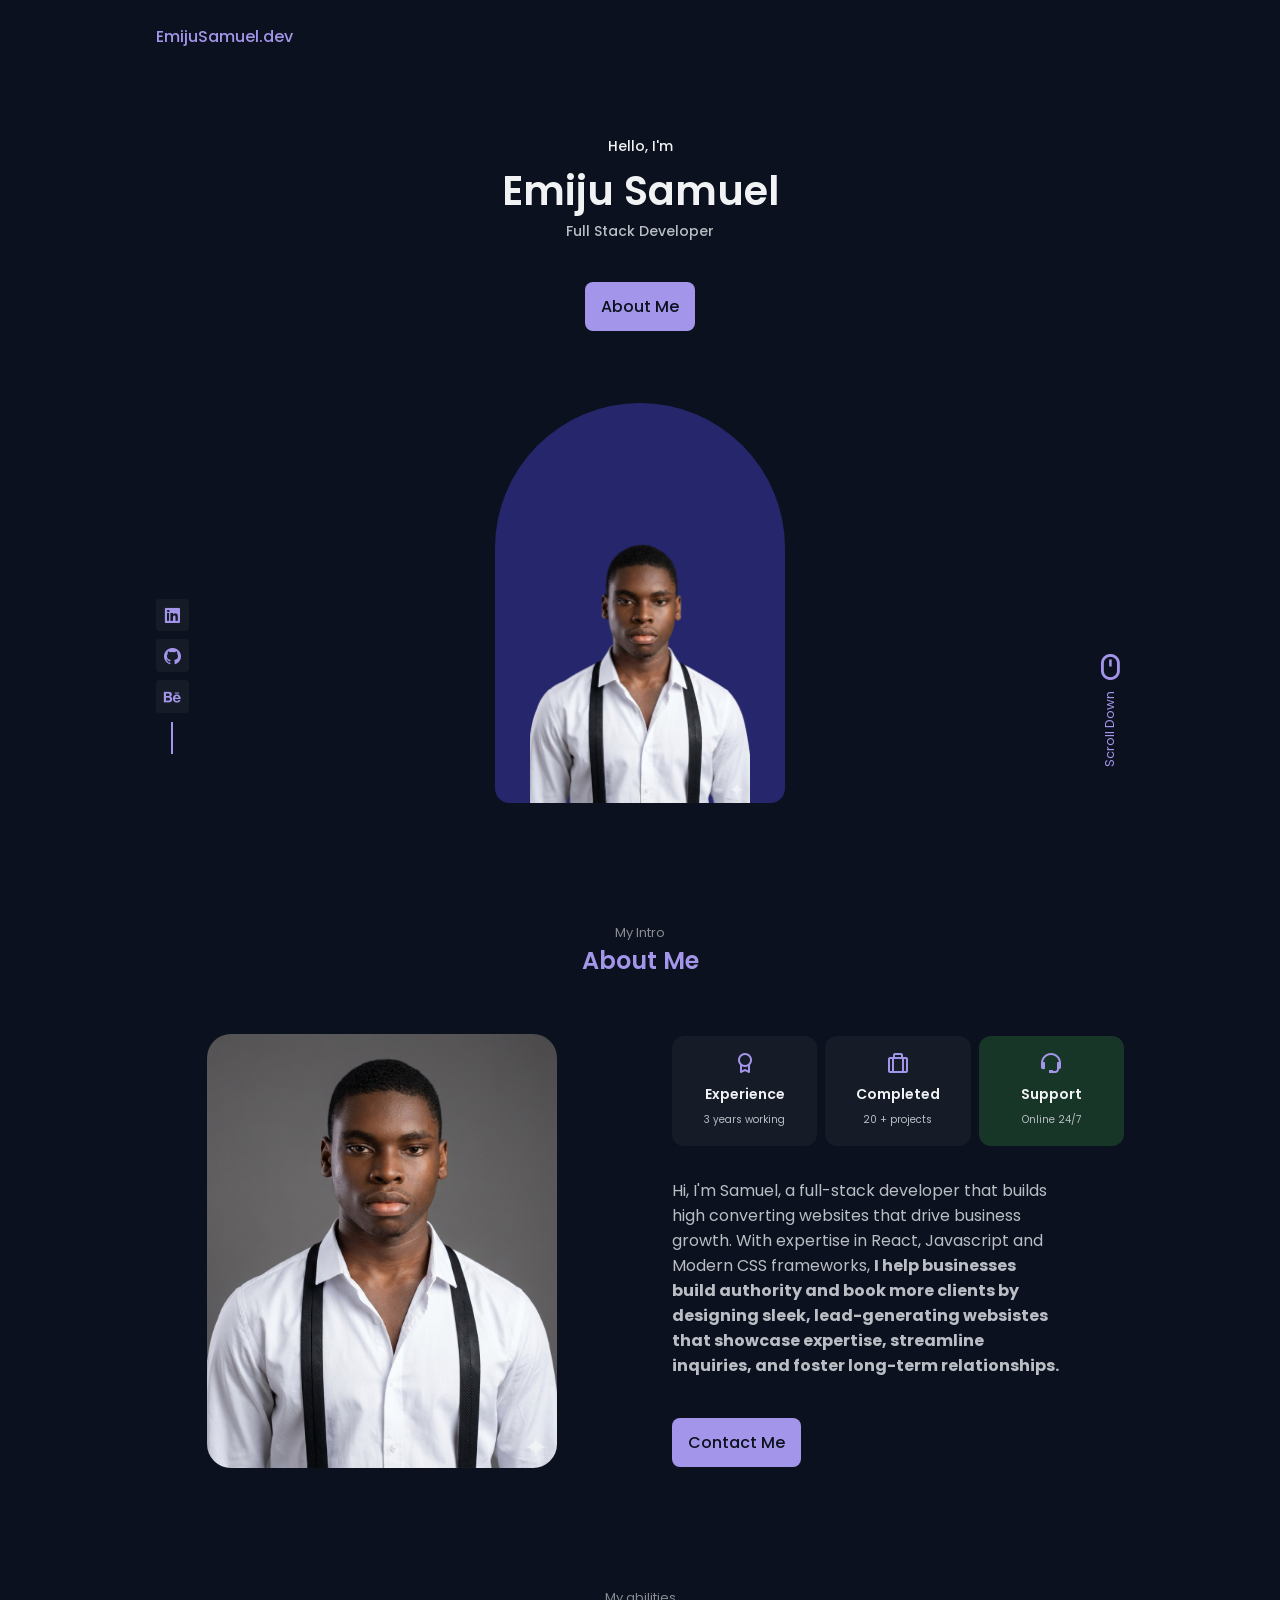
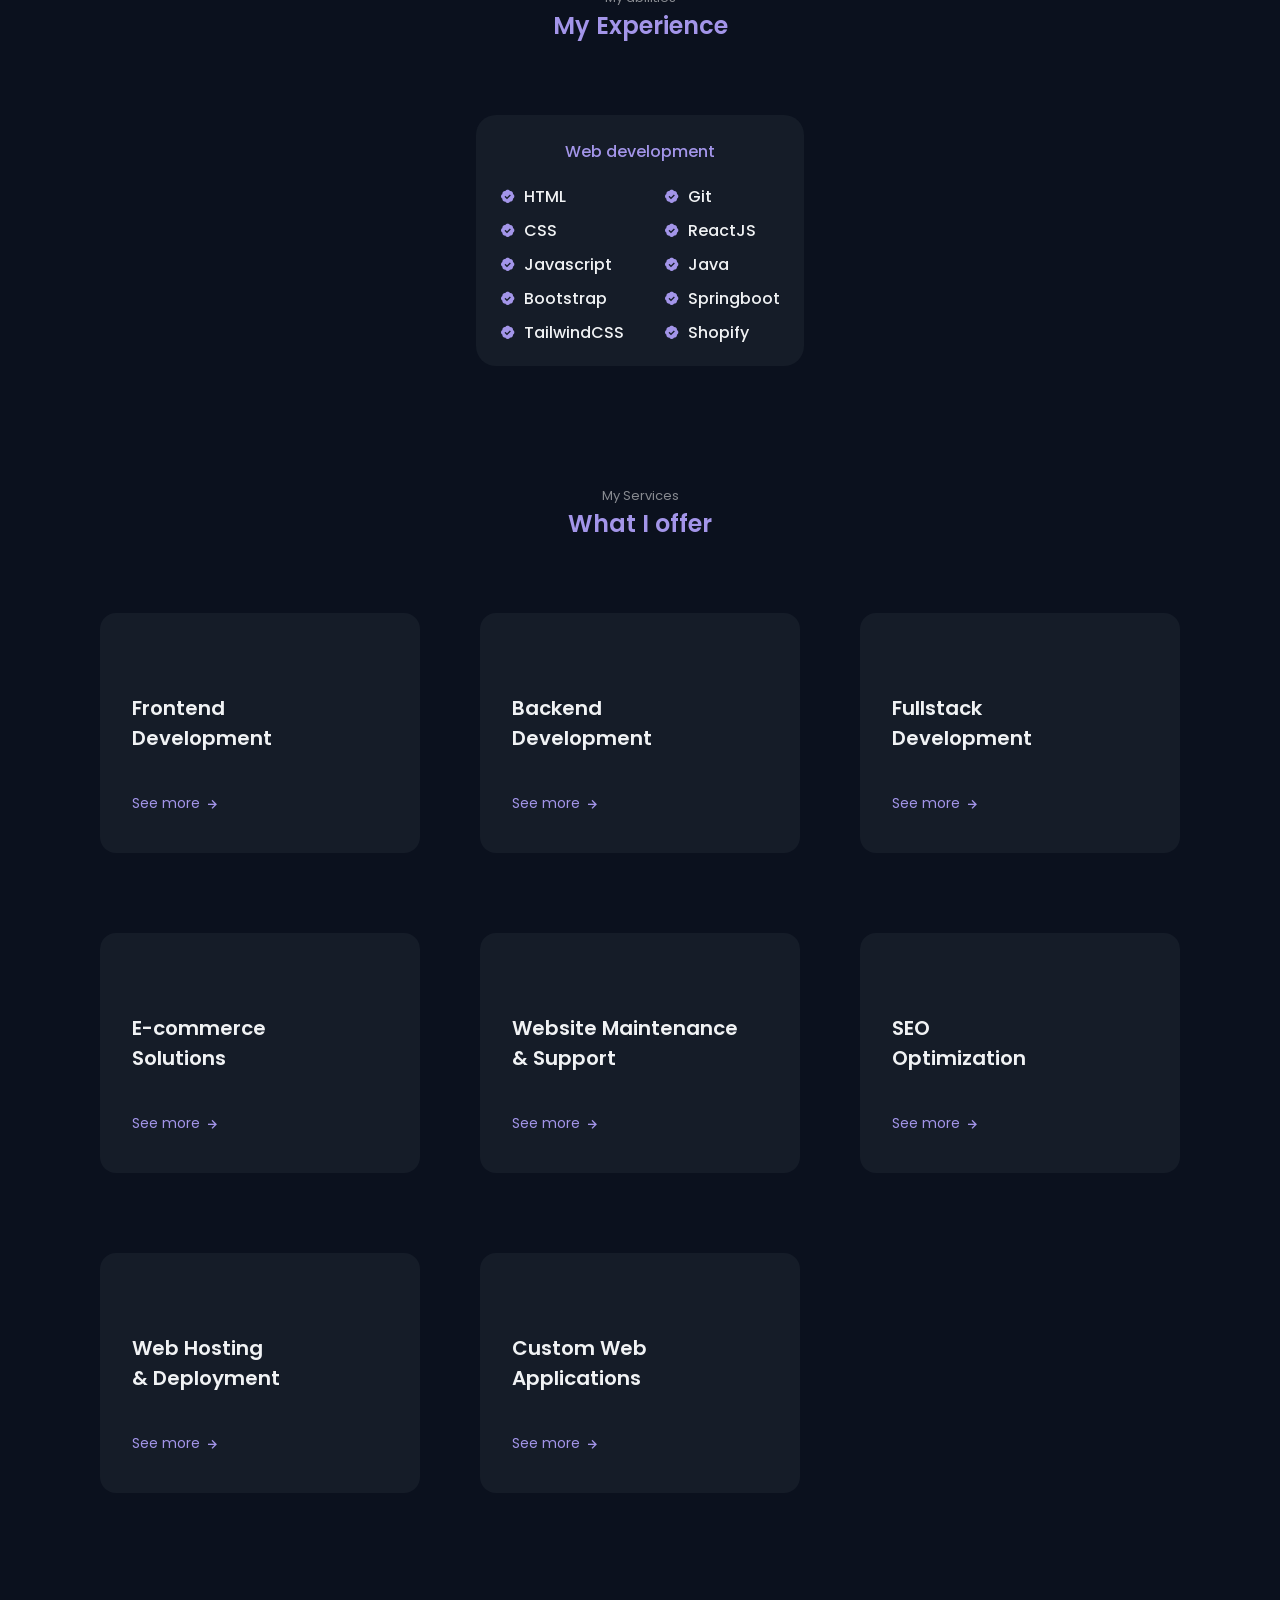
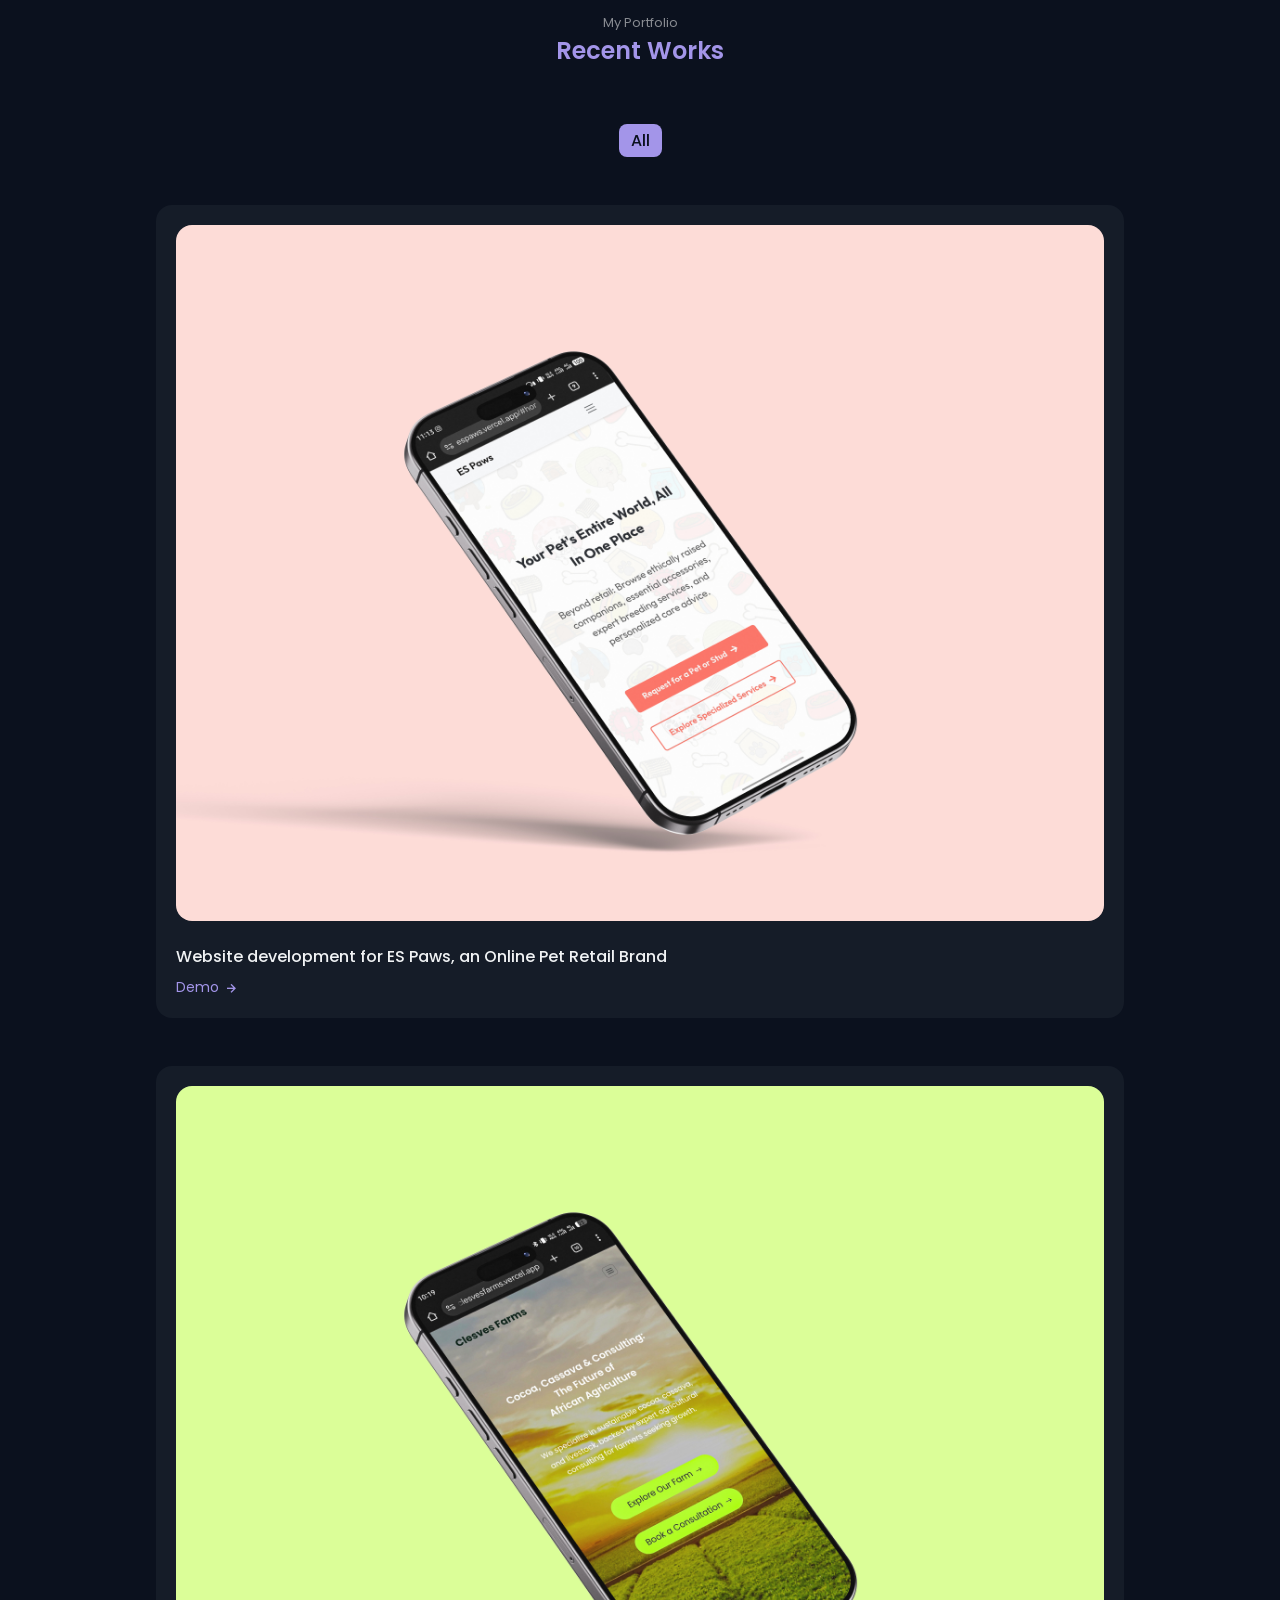
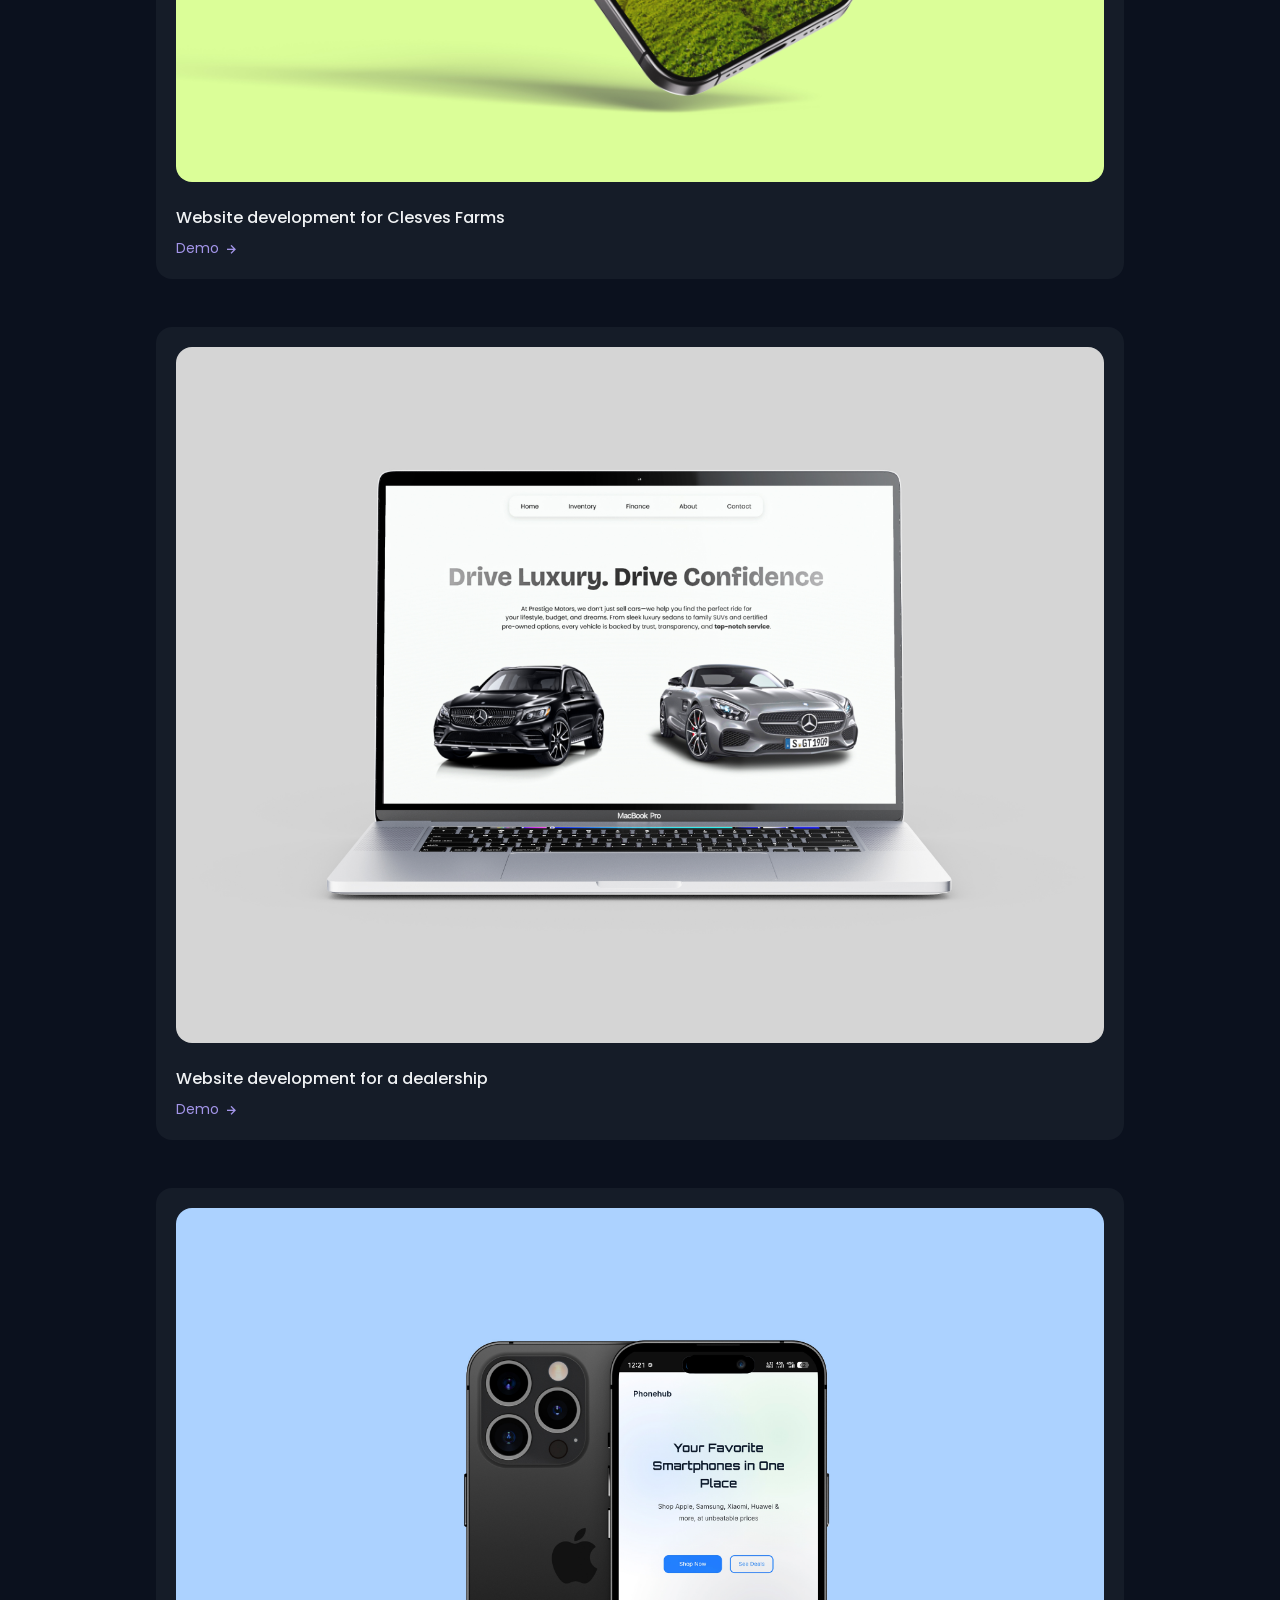
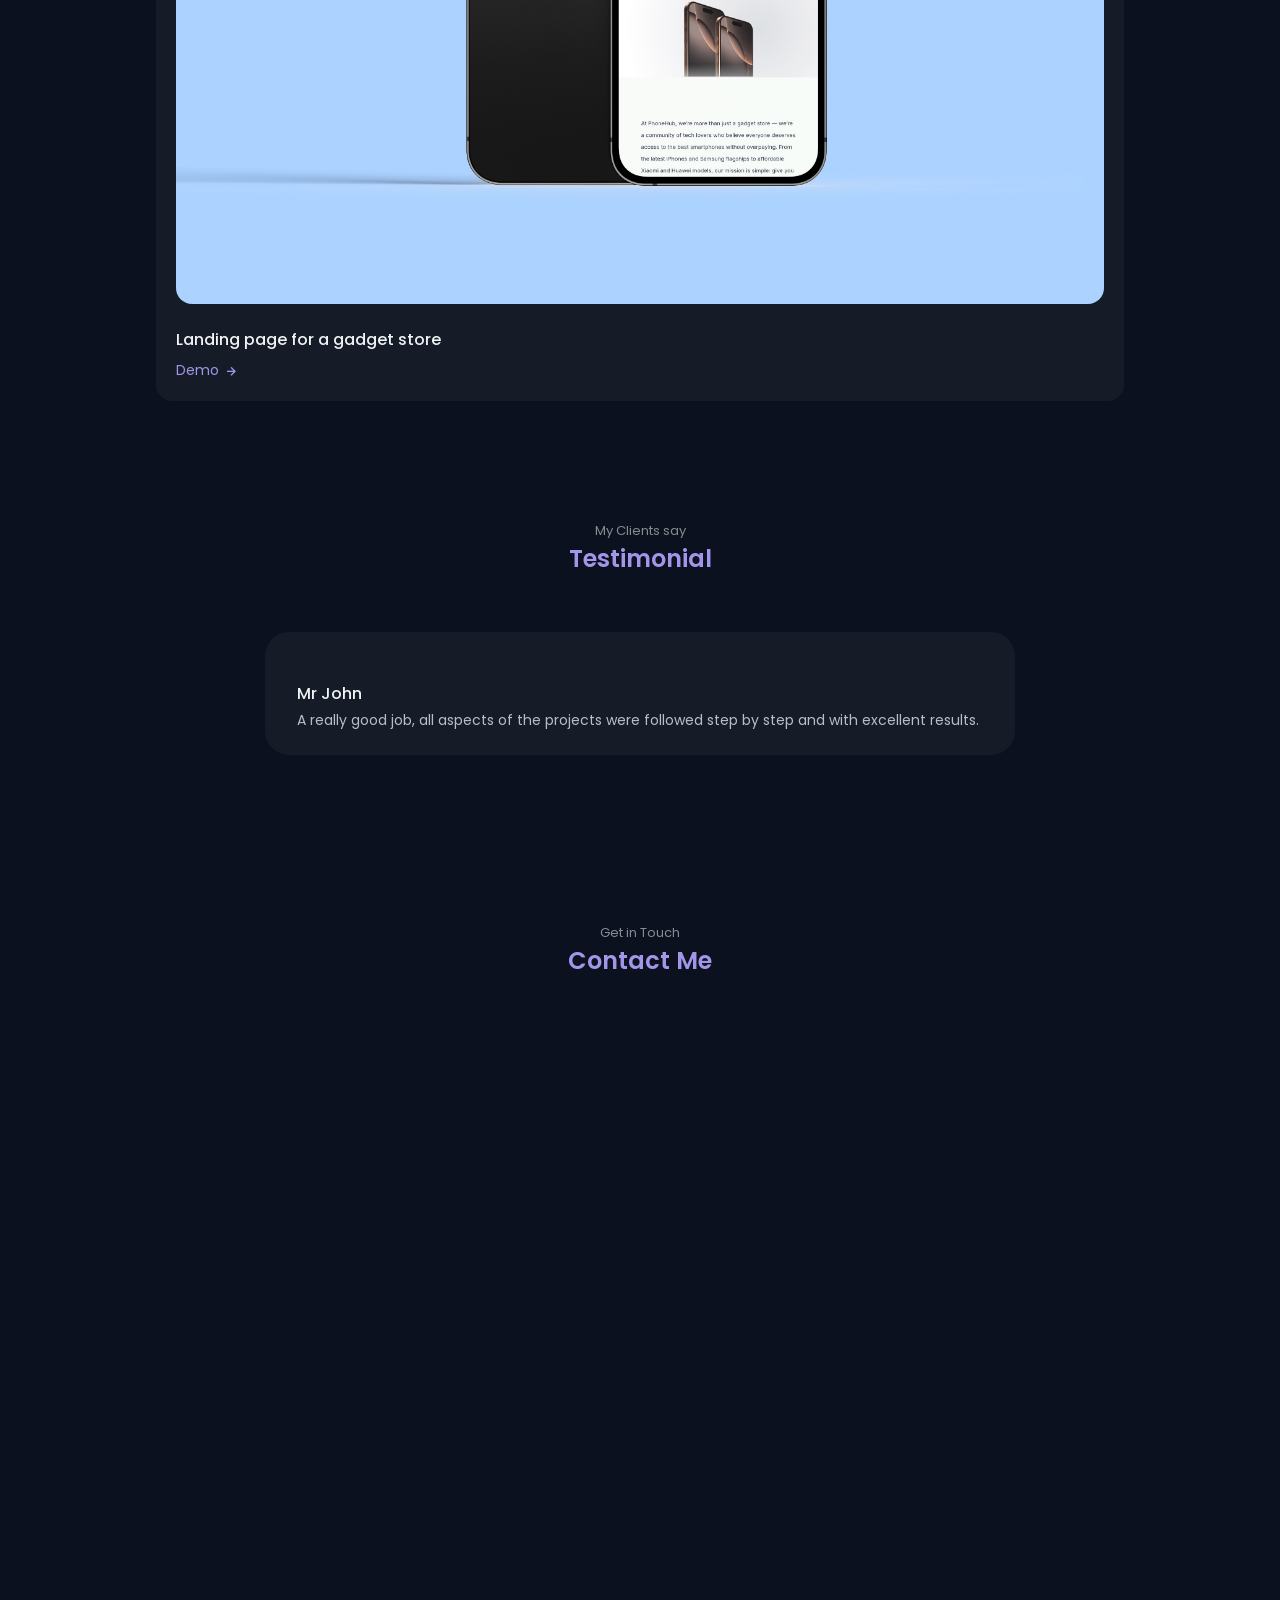
==== commit 04557198: "Added new social media links and fixed the broken ones" ====
--- a/portfolio.html
+++ b/portfolio.html
@@ -80,14 +80,14 @@
                 </div>
 
                 <div class="home__social">
-                    <a href="" target="_blank" class="home__social-link">
+                    <a href="www.linkedin.com/in/emiju-samuel-dev-14030a287" target="_blank" class="home__social-link">
                         <i class="bx bxl-linkedin-square"></i>
                     </a>
-                    <a href="" target="_blank" class="home__social-link">
+                    <a href="https://github.com/Emiju-Samuel" target="_blank" class="home__social-link">
                         <i class='bx bxl-github'></i>
                     </a>
-                    <a href="" target="_blank" class="home__social-link">
-                        <i class='bx bxl-instagram'></i>
+                    <a href="https://www.behance.net/emijusamuel" target="_blank" class="home__social-link">
+                        <i class='bx bxl-behance'></i>
                     </a>
 
                 </div>
@@ -714,13 +714,13 @@
             </ul>
 
             <ul class="footer__social">
-                <a href="https://www.facebook.com/es.studios.345" target="_blank" class="footer__social-link">
+                <a href="https://github.com/Emiju-Samuel" target="_blank" class="footer__social-link">
                     <i class="bx bxl-github"></i>
                 </a>
-                <a href="https://www.instagram.com/es_studios1?igsh=MWRINDBhYmc3eGNuaA==" target="_blank" class="footer__social-link">
-                    <i class="bx bxl-instagram"></i>
+                <a href="https://www.behance.net/emijusamuel" target="_blank" class="footer__social-link">
+                    <i class="bx bxl-behance"></i>
                 </a>
-                <a href="https://www.linkedin.com/in/es-studios-14030a287" target="_blank" class="footer__social-link">
+                <a href="www.linkedin.com/in/emiju-samuel-dev-14030a287" target="_blank" class="footer__social-link">
                     <i class="bx bxl-linkedin-square"></i>
                 </a>
             </ul>
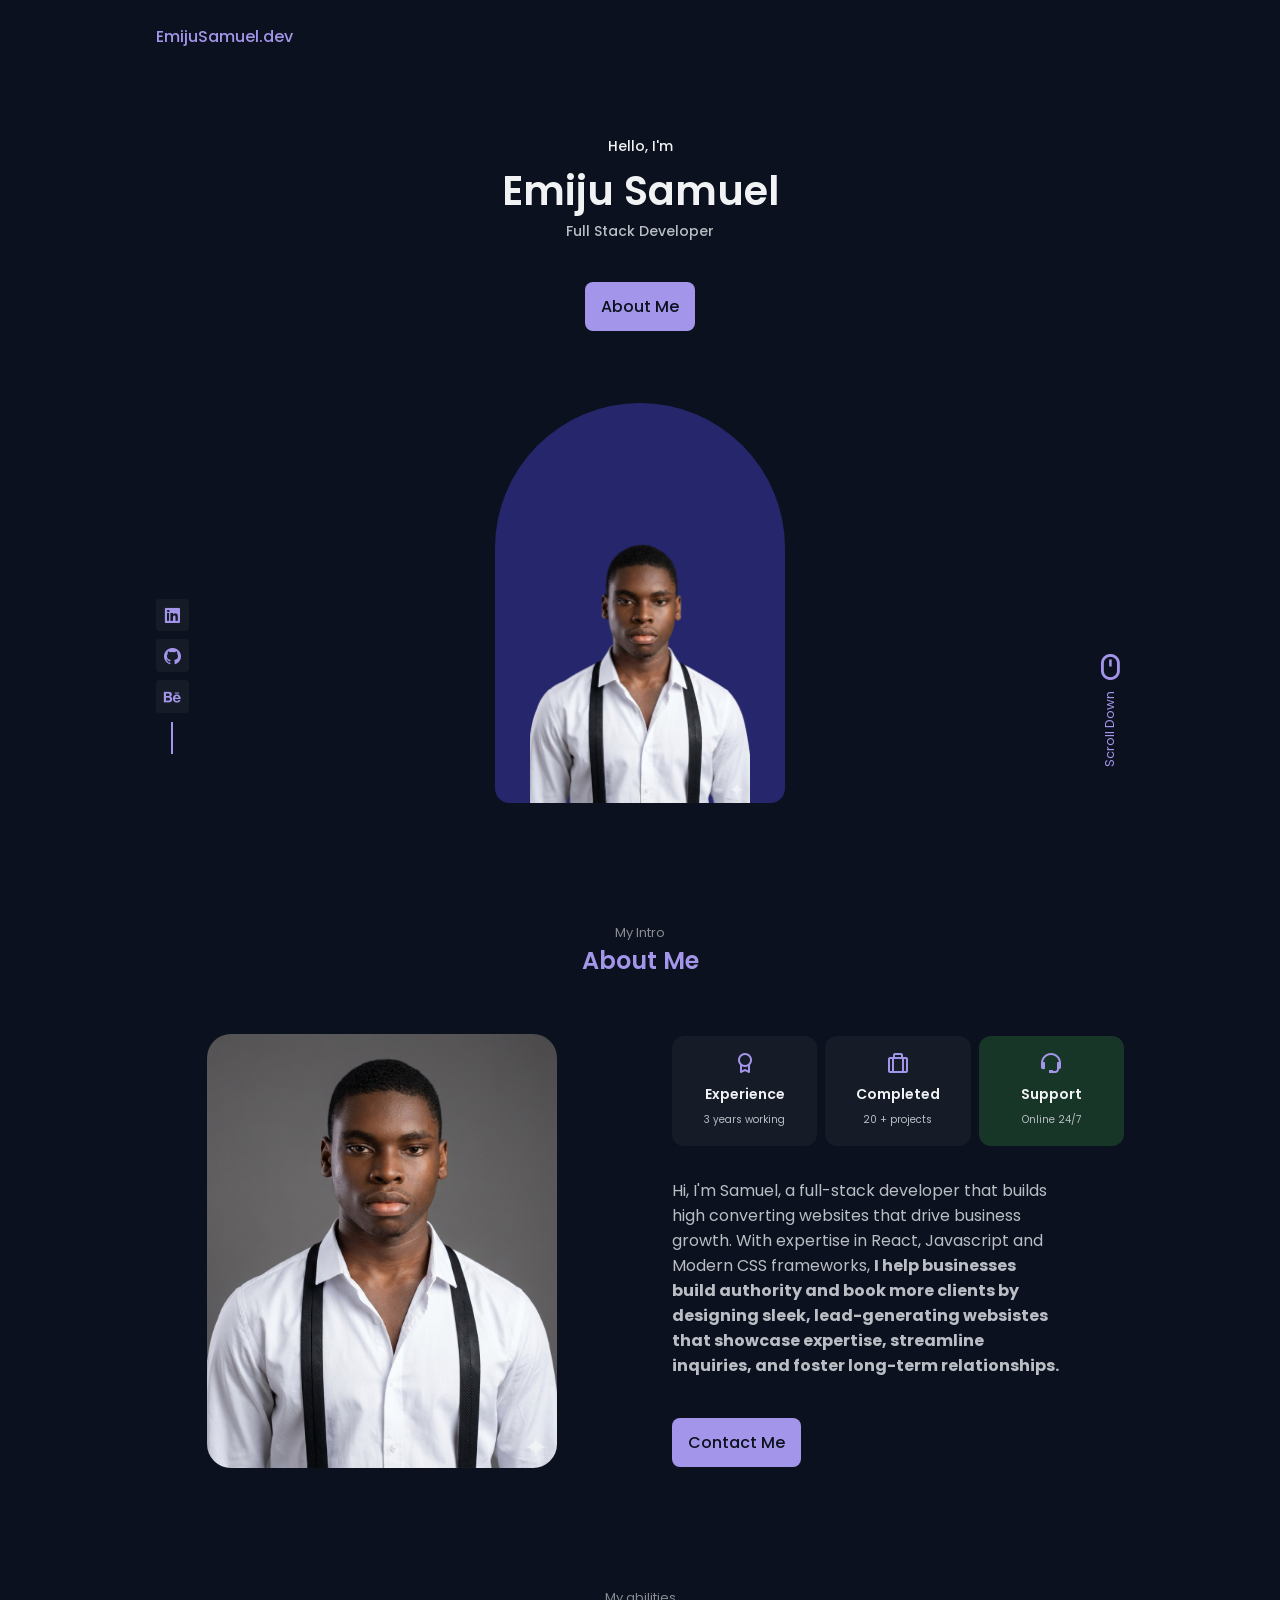
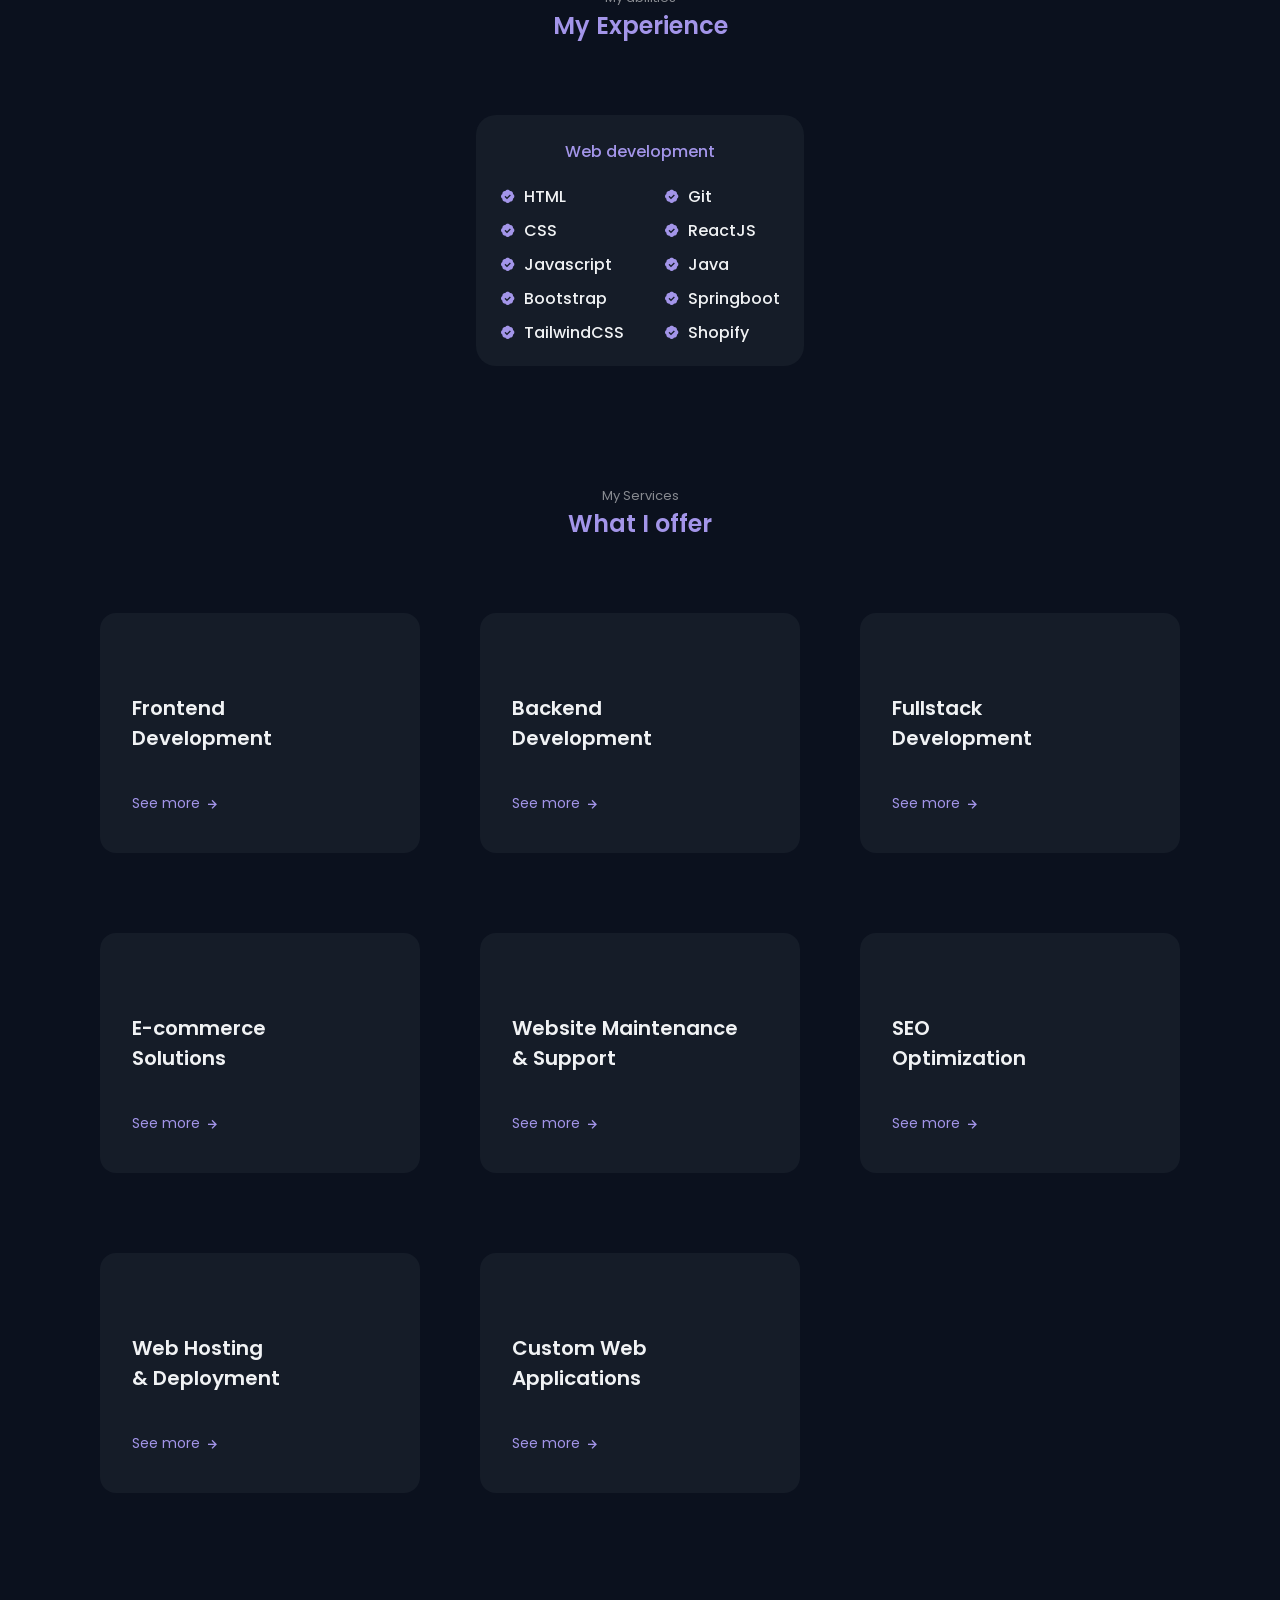
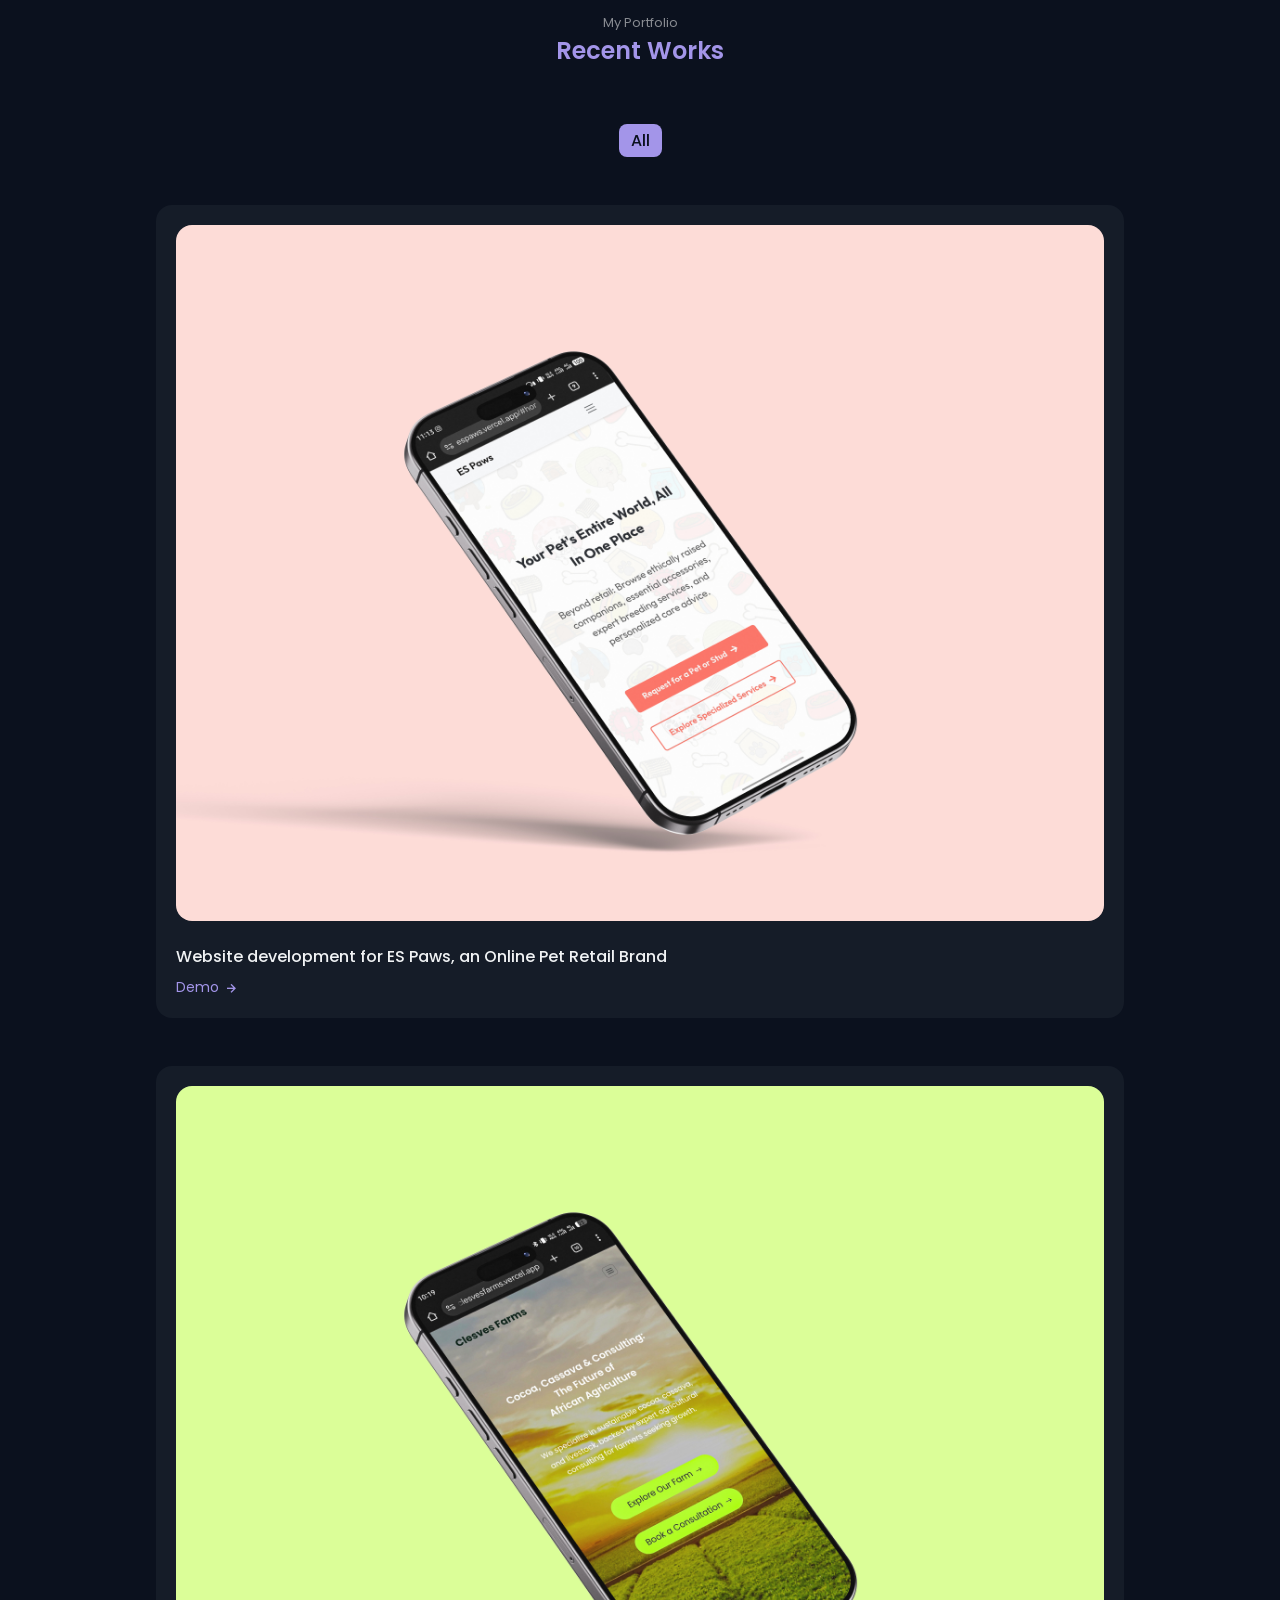
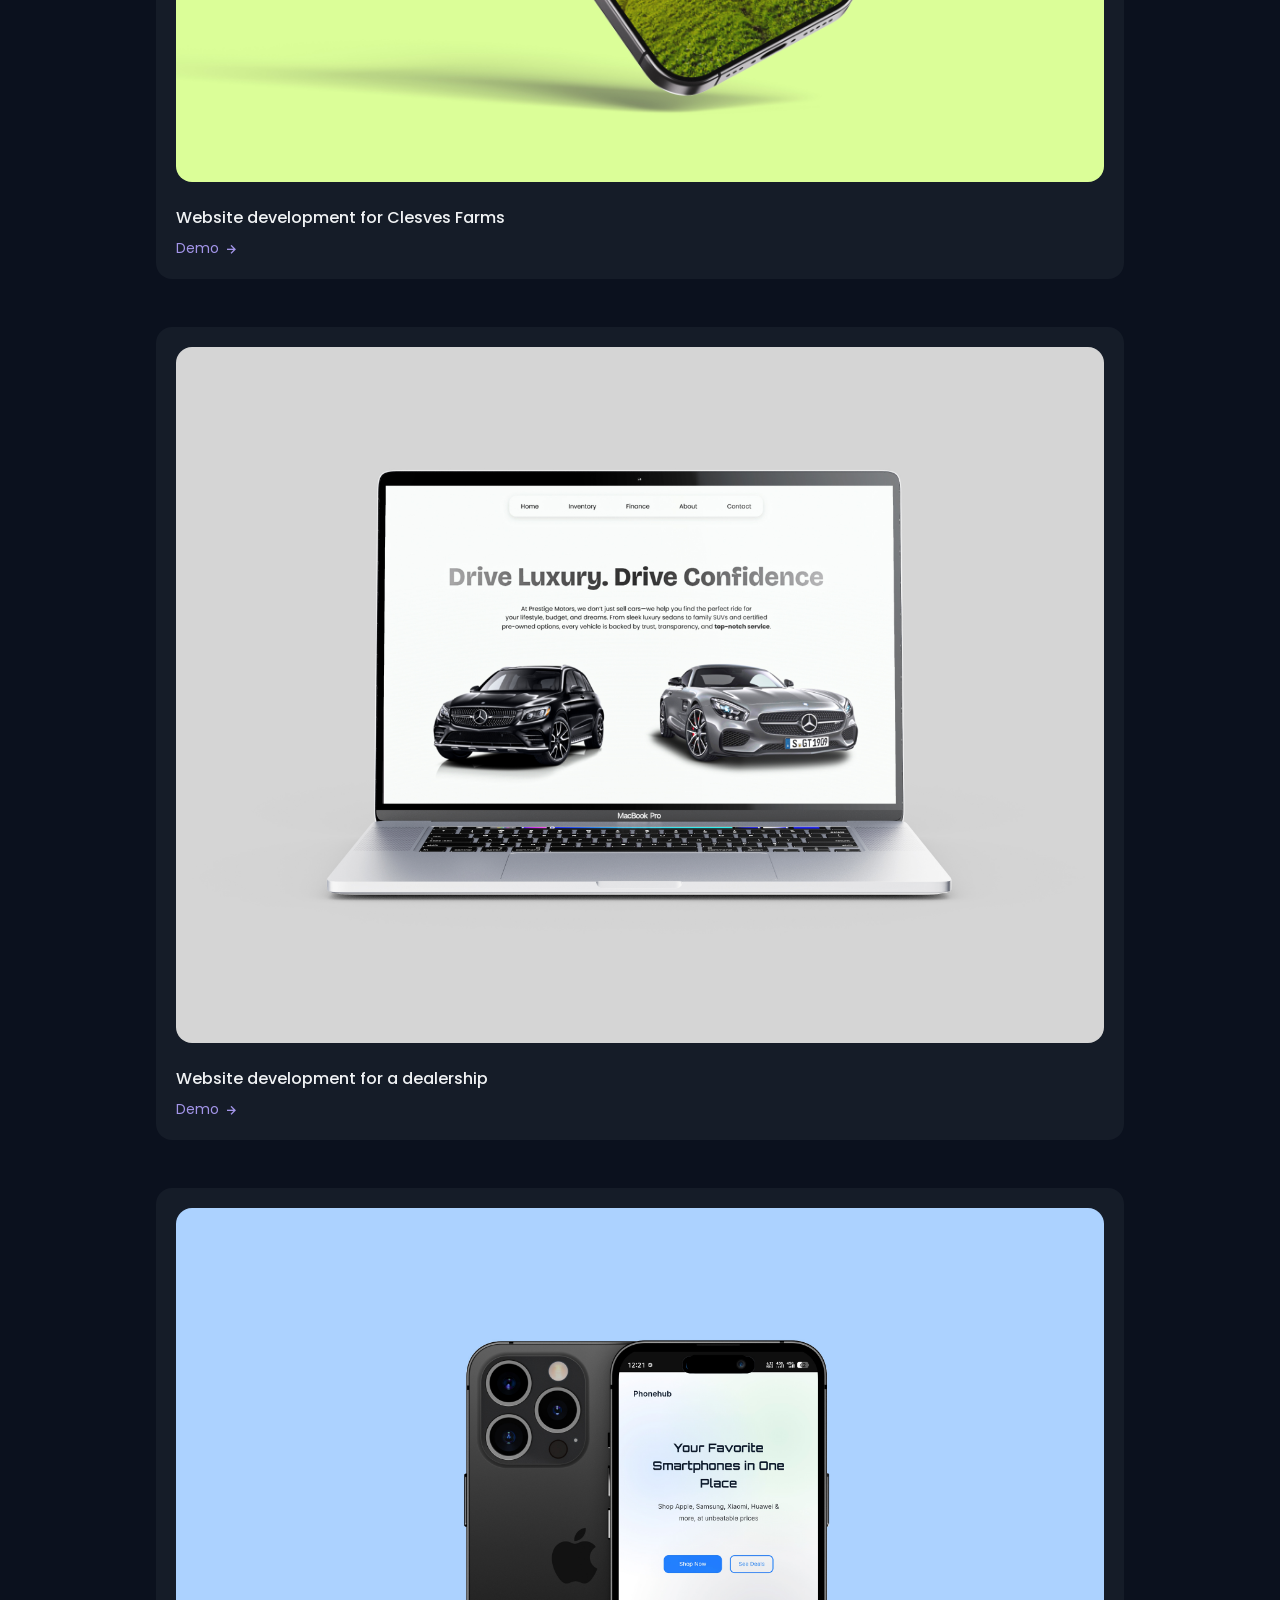
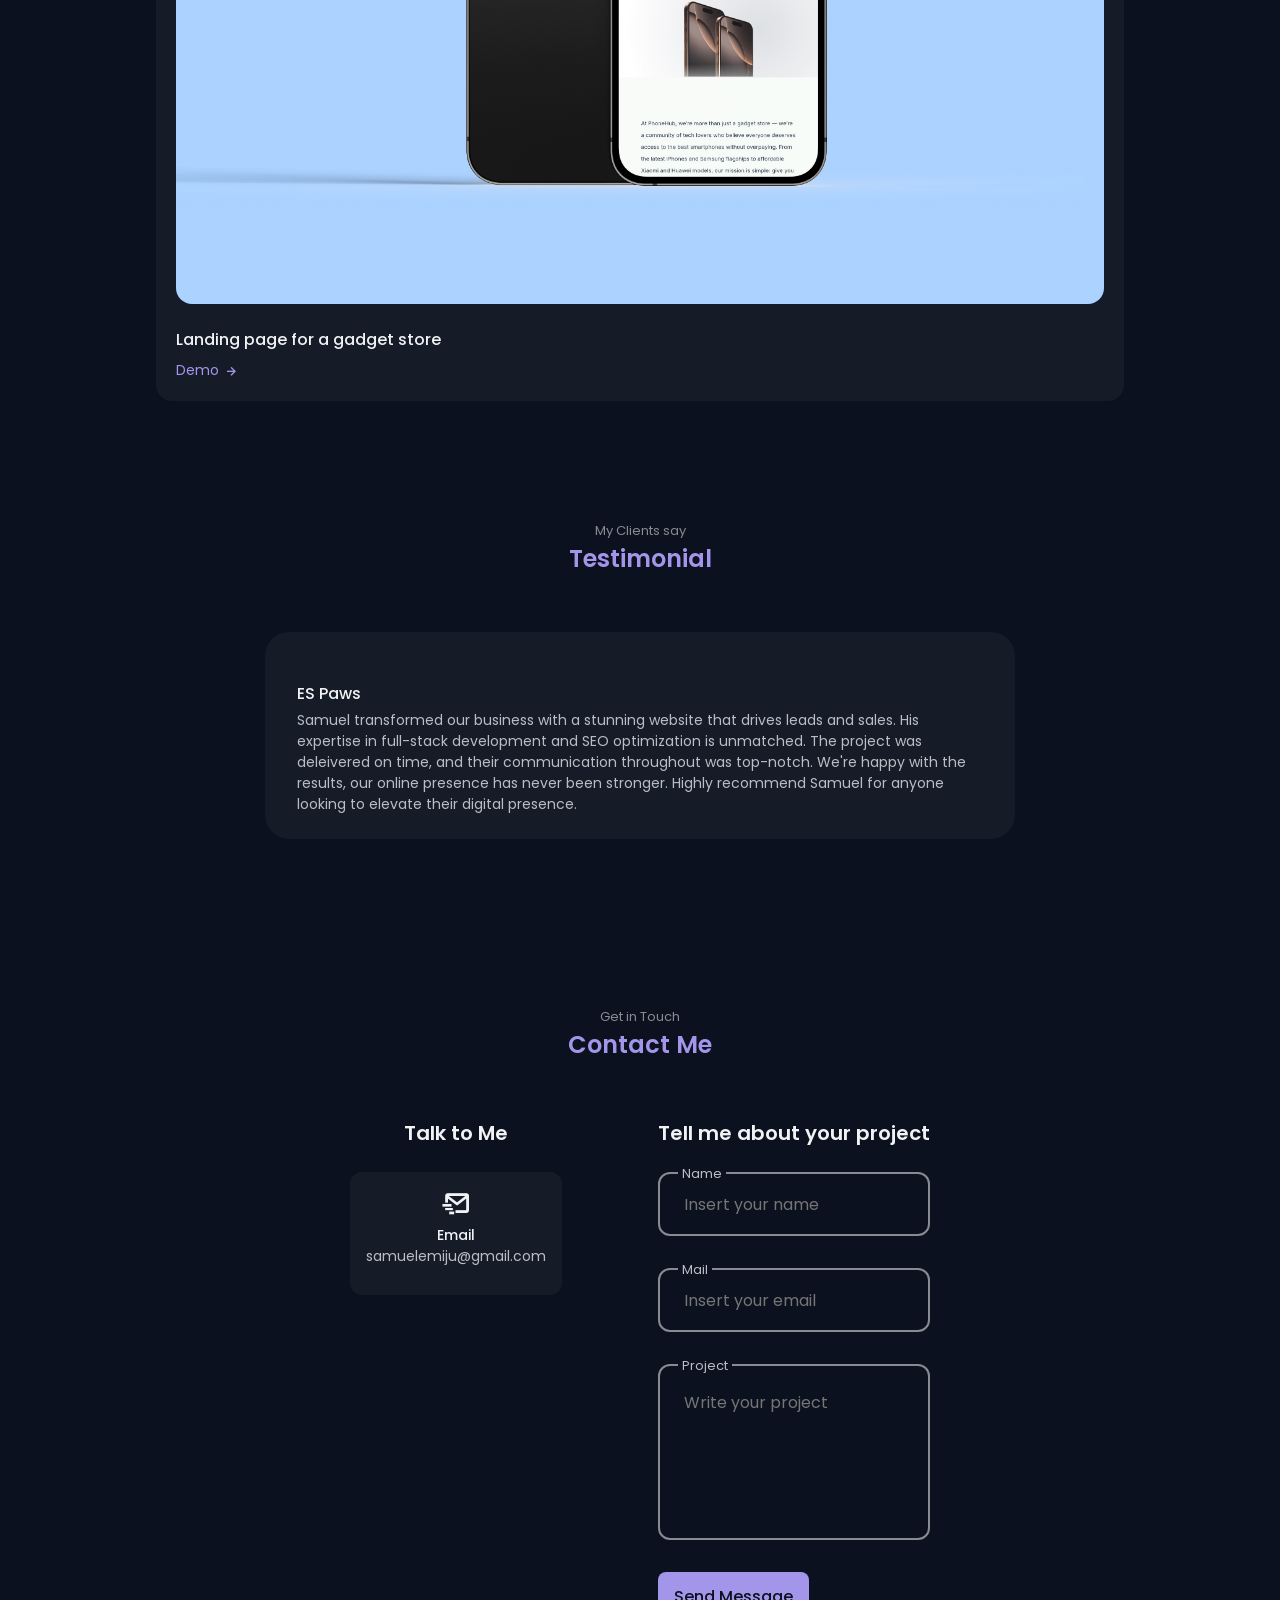
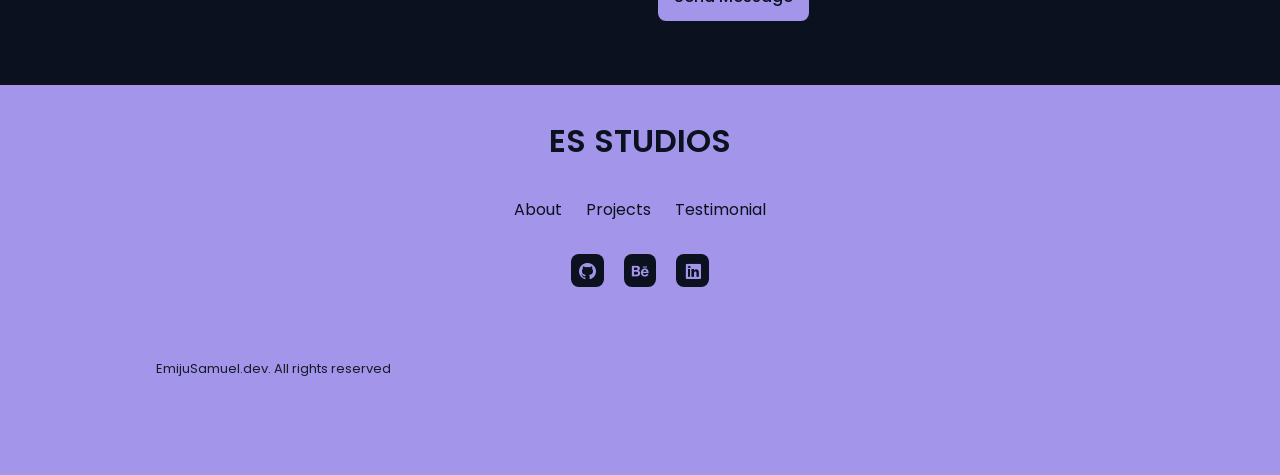
==== commit 61551caf: "Edited the skills sections and added more content, fixed the testimonial section" ====
--- a/portfolio.html
+++ b/portfolio.html
@@ -245,10 +245,10 @@
                     <div class="services__modal">
                         <div class="services__modal-content">
                             <i class="bx bx-x services__modal-close"></i>
-                                <h3 class="services__modal-title">Website Development</h3>
+                                <h3 class="services__modal-title">Frontend Development</h3>
                                 <p class="services__modal-description">
-                                    Service with 2yrs experience.
-                                    Providing quality work to clients and companies.
+                                    Service with 3yrs experience.
+                                    Providing quality work to clients and businesses.
                                 </p>
 
                                 <ul class="services__modal-list">
@@ -257,14 +257,38 @@
                                     <li class="services__modal-item">
                                         <i class="bx bx-check services__modal-icon"></i>
                                         <p class="services__modal-info">
-                                            Improve your customers experience
-                                        </p>
-                                    </li>
-
-                                    <li class="services__modal-item">
-                                        <i class="bx bx-check services__modal-icon"></i>
-                                        <p class="services__modal-info">
-                                            Brand credibility
+                                            HTML/CSS, Javascript (ReactJS)
+                                        </p>
+                                    </li>
+
+                                    <li class="services__modal-item">
+                                        <i class="bx bx-check services__modal-icon"></i>
+                                        <p class="services__modal-info">
+                                            Responsive Design, UI/UX Principles
+                                        </p>
+                                    </li>
+                                    <li class="services__modal-item">
+                                        <i class="bx bx-check services__modal-icon"></i>
+                                        <p class="services__modal-info">
+                                            CSS Frameworks (Bootstrap, TailwindCSS)
+                                        </p>
+                                    </li>
+                                    <li class="services__modal-item">
+                                        <i class="bx bx-check services__modal-icon"></i>
+                                        <p class="services__modal-info">
+                                            Attention to Detail
+                                        </p>
+                                    </li>
+                                    <li class="services__modal-item">
+                                        <i class="bx bx-check services__modal-icon"></i>
+                                        <p class="services__modal-info">
+                                            Collaboration & Communication
+                                        </p>
+                                    </li>
+                                    <li class="services__modal-item">
+                                        <i class="bx bx-check services__modal-icon"></i>
+                                        <p class="services__modal-info">
+                                            Understanding user experience
                                         </p>
                                     </li>
                                 </ul>
@@ -285,10 +309,10 @@
                     <div class="services__modal">
                         <div class="services__modal-content">
                             <i class="bx bx-x services__modal-close"></i>
-                                <h3 class="services__modal-title">Brand identity design</h3>
+                                <h3 class="services__modal-title">Backend Development</h3>
                                 <p class="services__modal-description">
-                                    Service with almost 2years experience.
-                                    Providing quality work to clients and companies.
+                                    Service with almost 3years experience.
+                                    Providing quality work to clients and businesses.
                                 </p>
 
                                 <ul class="services__modal-list">
@@ -297,14 +321,38 @@
                                     <li class="services__modal-item">
                                         <i class="bx bx-check services__modal-icon"></i>
                                         <p class="services__modal-info">
-                                            Visual storytelling
-                                        </p>
-                                    </li>
-
-                                    <li class="services__modal-item">
-                                        <i class="bx bx-check services__modal-icon"></i>
-                                        <p class="services__modal-info">
-                                            I design good mockups.
+                                            Server-side logic implementation (Node.js, Express.js, Java, Springboot)
+                                        </p>
+                                    </li>
+
+                                    <li class="services__modal-item">
+                                        <i class="bx bx-check services__modal-icon"></i>
+                                        <p class="services__modal-info">
+                                            Database management (SQL, NoSQL)
+                                        </p>
+                                    </li>
+                                    <li class="services__modal-item">
+                                        <i class="bx bx-check services__modal-icon"></i>
+                                        <p class="services__modal-info">
+                                            API Design and Integration
+                                        </p>
+                                    </li>
+                                    <li class="services__modal-item">
+                                        <i class="bx bx-check services__modal-icon"></i>
+                                        <p class="services__modal-info">
+                                            Problem Solving and Debugging
+                                        </p>
+                                    </li>
+                                    <li class="services__modal-item">
+                                        <i class="bx bx-check services__modal-icon"></i>
+                                        <p class="services__modal-info">
+                                            Logical thinking and attention to detail
+                                        </p>
+                                    </li>
+                                    <li class="services__modal-item">
+                                        <i class="bx bx-check services__modal-icon"></i>
+                                        <p class="services__modal-info">
+                                            Security awareness and best practices
                                         </p>
                                     </li>
                                 </ul>
@@ -322,10 +370,10 @@
                     <div class="services__modal">
                         <div class="services__modal-content">
                             <i class="bx bx-x services__modal-close"></i>
-                                <h3 class="services__modal-title">Logo redesign</h3>
+                                <h3 class="services__modal-title">Full Stack Development</h3>
                                 <p class="services__modal-description">
-                                    Service with more than 2yrs experience.
-                                    Providing quality work to clients and companies.
+                                    Service with more than 3yrs experience.
+                                    Providing quality work to clients and businesses.
                                 </p>
 
                                 <ul class="services__modal-list">
@@ -334,7 +382,37 @@
                                     <li class="services__modal-item">
                                         <i class="bx bx-check services__modal-icon"></i>
                                         <p class="services__modal-info">
-                                            Marketing materials
+                                            Frontend (HTML/CSS, JS frameworks)
+                                        </p>
+                                    </li>
+                                    <li class="services__modal-item">
+                                        <i class="bx bx-check services__modal-icon"></i>
+                                        <p class="services__modal-info">
+                                            Backend (server-side logic, databases)
+                                        </p>
+                                    </li>
+                                    <li class="services__modal-item">
+                                        <i class="bx bx-check services__modal-icon"></i>
+                                        <p class="services__modal-info">
+                                            API Design and Integration
+                                        </p>
+                                    </li>
+                                    <li class="services__modal-item">
+                                        <i class="bx bx-check services__modal-icon"></i>
+                                        <p class="services__modal-info">
+                                            Adaptability
+                                        </p>
+                                    </li>
+                                    <li class="services__modal-item">
+                                        <i class="bx bx-check services__modal-icon"></i>
+                                        <p class="services__modal-info">
+                                            Time Management
+                                        </p>
+                                    </li>
+                                    <li class="services__modal-item">
+                                        <i class="bx bx-check services__modal-icon"></i>
+                                        <p class="services__modal-info">
+                                            Full project lifecycle understanding
                                         </p>
                                     </li>
 
@@ -354,10 +432,10 @@
                     <div class="services__modal">
                         <div class="services__modal-content">
                             <i class="bx bx-x services__modal-close"></i>
-                                <h3 class="services__modal-title">Logo redesign</h3>
+                                <h3 class="services__modal-title">Building Shopify Stores</h3>
                                 <p class="services__modal-description">
-                                    Service with more than 2yrs experience.
-                                    Providing quality work to clients and companies.
+                                    Service with 1yr experience.
+                                    Providing quality work to clients and businesses.
                                 </p>
 
                                 <ul class="services__modal-list">
@@ -365,14 +443,38 @@
                                     <li class="services__modal-item">
                                         <i class="bx bx-check services__modal-icon"></i>
                                         <p class="services__modal-info">
-                                            I design unique flyers
-                                        </p>
-                                    </li>
-
-                                    <li class="services__modal-item">
-                                        <i class="bx bx-check services__modal-icon"></i>
-                                        <p class="services__modal-info">
-                                            Marketing materials
+                                            Shopify theme dev
+                                        </p>
+                                    </li>
+
+                                    <li class="services__modal-item">
+                                        <i class="bx bx-check services__modal-icon"></i>
+                                        <p class="services__modal-info">
+                                            API Integration
+                                        </p>
+                                    </li>
+                                    <li class="services__modal-item">
+                                        <i class="bx bx-check services__modal-icon"></i>
+                                        <p class="services__modal-info">
+                                            SEO and Performance Optimization
+                                        </p>
+                                    </li>
+                                    <li class="services__modal-item">
+                                        <i class="bx bx-check services__modal-icon"></i>
+                                        <p class="services__modal-info">
+                                            Understanding E-Commerce business models
+                                        </p>
+                                    </li>
+                                    <li class="services__modal-item">
+                                        <i class="bx bx-check services__modal-icon"></i>
+                                        <p class="services__modal-info">
+                                            Attention to Conversion Optimization
+                                        </p>
+                                    </li>
+                                    <li class="services__modal-item">
+                                        <i class="bx bx-check services__modal-icon"></i>
+                                        <p class="services__modal-info">
+                                            Client Communication
                                         </p>
                                     </li>
 
@@ -391,10 +493,10 @@
                     <div class="services__modal">
                         <div class="services__modal-content">
                             <i class="bx bx-x services__modal-close"></i>
-                                <h3 class="services__modal-title">Logo redesign</h3>
+                                <h3 class="services__modal-title">Website Maintenance and Support</h3>
                                 <p class="services__modal-description">
                                     Service with more than 2yrs experience.
-                                    Providing quality work to clients and companies.
+                                    Providing quality work to clients and businesses.
                                 </p>
 
                                 <ul class="services__modal-list">
@@ -402,14 +504,32 @@
                                     <li class="services__modal-item">
                                         <i class="bx bx-check services__modal-icon"></i>
                                         <p class="services__modal-info">
-                                            I design unique flyers
-                                        </p>
-                                    </li>
-
-                                    <li class="services__modal-item">
-                                        <i class="bx bx-check services__modal-icon"></i>
-                                        <p class="services__modal-info">
-                                            Marketing materials
+                                            HTML/CSS, Javascript basics
+                                        </p>
+                                    </li>
+
+                                    <li class="services__modal-item">
+                                        <i class="bx bx-check services__modal-icon"></i>
+                                        <p class="services__modal-info">
+                                            Backup and Security practices
+                                        </p>
+                                    </li>
+                                    <li class="services__modal-item">
+                                        <i class="bx bx-check services__modal-icon"></i>
+                                        <p class="services__modal-info">
+                                            Attention to Detail
+                                        </p>
+                                    </li>
+                                    <li class="services__modal-item">
+                                        <i class="bx bx-check services__modal-icon"></i>
+                                        <p class="services__modal-info">
+                                            Communication with Clients
+                                        </p>
+                                    </li>
+                                    <li class="services__modal-item">
+                                        <i class="bx bx-check services__modal-icon"></i>
+                                        <p class="services__modal-info">
+                                            Problem-Solving and troubleshooting
                                         </p>
                                     </li>
 
@@ -428,10 +548,10 @@
                     <div class="services__modal">
                         <div class="services__modal-content">
                             <i class="bx bx-x services__modal-close"></i>
-                                <h3 class="services__modal-title">Logo redesign</h3>
+                                <h3 class="services__modal-title">SEO Optimization</h3>
                                 <p class="services__modal-description">
                                     Service with more than 2yrs experience.
-                                    Providing quality work to clients and companies.
+                                    Providing quality work to clients and businesses.
                                 </p>
 
                                 <ul class="services__modal-list">
@@ -439,14 +559,38 @@
                                     <li class="services__modal-item">
                                         <i class="bx bx-check services__modal-icon"></i>
                                         <p class="services__modal-info">
-                                            I design unique flyers
-                                        </p>
-                                    </li>
-
-                                    <li class="services__modal-item">
-                                        <i class="bx bx-check services__modal-icon"></i>
-                                        <p class="services__modal-info">
-                                            Marketing materials
+                                            HTML structure and meta tags
+                                        </p>
+                                    </li>
+
+                                    <li class="services__modal-item">
+                                        <i class="bx bx-check services__modal-icon"></i>
+                                        <p class="services__modal-info">
+                                            Keyword research and content optimization
+                                        </p>
+                                    </li>
+                                    <li class="services__modal-item">
+                                        <i class="bx bx-check services__modal-icon"></i>
+                                        <p class="services__modal-info">
+                                            Analytics and performance tracking (Google Analytics)
+                                        </p>
+                                    </li>
+                                    <li class="services__modal-item">
+                                        <i class="bx bx-check services__modal-icon"></i>
+                                        <p class="services__modal-info">
+                                            Content Strategy understanding
+                                        </p>
+                                    </li>
+                                    <li class="services__modal-item">
+                                        <i class="bx bx-check services__modal-icon"></i>
+                                        <p class="services__modal-info">
+                                            Analytical Thinking
+                                        </p>
+                                    </li>
+                                    <li class="services__modal-item">
+                                        <i class="bx bx-check services__modal-icon"></i>
+                                        <p class="services__modal-info">
+                                            Staying updated with SEO trends
                                         </p>
                                     </li>
 
@@ -465,10 +609,10 @@
                     <div class="services__modal">
                         <div class="services__modal-content">
                             <i class="bx bx-x services__modal-close"></i>
-                                <h3 class="services__modal-title">Logo redesign</h3>
+                                <h3 class="services__modal-title">Web Hosting and Deployment</h3>
                                 <p class="services__modal-description">
                                     Service with more than 2yrs experience.
-                                    Providing quality work to clients and companies.
+                                    Providing quality work to clients and businesses.
                                 </p>
 
                                 <ul class="services__modal-list">
@@ -476,14 +620,38 @@
                                     <li class="services__modal-item">
                                         <i class="bx bx-check services__modal-icon"></i>
                                         <p class="services__modal-info">
-                                            I design unique flyers
-                                        </p>
-                                    </li>
-
-                                    <li class="services__modal-item">
-                                        <i class="bx bx-check services__modal-icon"></i>
-                                        <p class="services__modal-info">
-                                            Marketing materials
+                                            Domain management and DNS configuration
+                                        </p>
+                                    </li>
+
+                                    <li class="services__modal-item">
+                                        <i class="bx bx-check services__modal-icon"></i>
+                                        <p class="services__modal-info">
+                                            Deployment platforms (Netlify, Vercel, Heroku)
+                                        </p>
+                                    </li>
+                                    <li class="services__modal-item">
+                                        <i class="bx bx-check services__modal-icon"></i>
+                                        <p class="services__modal-info">
+                                            Security best practices
+                                        </p>
+                                    </li>
+                                    <li class="services__modal-item">
+                                        <i class="bx bx-check services__modal-icon"></i>
+                                        <p class="services__modal-info">
+                                            Troubleshooting skills
+                                        </p>
+                                    </li>
+                                    <li class="services__modal-item">
+                                        <i class="bx bx-check services__modal-icon"></i>
+                                        <p class="services__modal-info">
+                                            Time Management
+                                        </p>
+                                    </li>
+                                    <li class="services__modal-item">
+                                        <i class="bx bx-check services__modal-icon"></i>
+                                        <p class="services__modal-info">
+                                            Client Communication
                                         </p>
                                     </li>
 
@@ -502,10 +670,10 @@
                     <div class="services__modal">
                         <div class="services__modal-content">
                             <i class="bx bx-x services__modal-close"></i>
-                                <h3 class="services__modal-title">Logo redesign</h3>
+                                <h3 class="services__modal-title">Custom Web Application Development</h3>
                                 <p class="services__modal-description">
                                     Service with more than 2yrs experience.
-                                    Providing quality work to clients and companies.
+                                    Providing quality work to clients and businesses.
                                 </p>
 
                                 <ul class="services__modal-list">
@@ -513,14 +681,38 @@
                                     <li class="services__modal-item">
                                         <i class="bx bx-check services__modal-icon"></i>
                                         <p class="services__modal-info">
-                                            I design unique flyers
-                                        </p>
-                                    </li>
-
-                                    <li class="services__modal-item">
-                                        <i class="bx bx-check services__modal-icon"></i>
-                                        <p class="services__modal-info">
-                                            Marketing materials
+                                            Programming Languages (Javascript, Java)
+                                        </p>
+                                    </li>
+
+                                    <li class="services__modal-item">
+                                        <i class="bx bx-check services__modal-icon"></i>
+                                        <p class="services__modal-info">
+                                            Frameworks and libraries (ReactJS, Node.js, Springboot)
+                                        </p>
+                                    </li>
+                                    <li class="services__modal-item">
+                                        <i class="bx bx-check services__modal-icon"></i>
+                                        <p class="services__modal-info">
+                                            Database design and integration
+                                        </p>
+                                    </li>
+                                    <li class="services__modal-item">
+                                        <i class="bx bx-check services__modal-icon"></i>
+                                        <p class="services__modal-info">
+                                            Problem solving and logical thinking
+                                        </p>
+                                    </li>
+                                    <li class="services__modal-item">
+                                        <i class="bx bx-check services__modal-icon"></i>
+                                        <p class="services__modal-info">
+                                            Collaboration and communication
+                                        </p>
+                                    </li>
+                                    <li class="services__modal-item">
+                                        <i class="bx bx-check services__modal-icon"></i>
+                                        <p class="services__modal-info">
+                                            Understanding client requirements
                                         </p>
                                     </li>
 
@@ -599,33 +791,16 @@
 
             <div class="testimonial__container container swiper">
                 <div class="swiper-wrapper">
-                    <div class="testimonial__card swiper-slide">
-                        <img src="./images/_8ae23e61-2fd3-4441-9a30-ee90b9dd414f.jpg" alt="" class="testimonial__img">
-
-                        <h3 class="testimonial__name">Mr John</h3>
-                        <p class="testimonial__description">
-                            A really good job, all aspects of the projects were followed
-                            step by step and with excellent results.
-                        </p>
-                    </div>
-
-                    <div class="testimonial__card swiper-slide">
-                        <img src="./images/flyer practice 8.jpg" alt="" class="testimonial__img">
-
-                        <h3 class="testimonial__name">Scott Handle</h3>
-                        <p class="testimonial__description">
-                            A really good job, all aspects of the projects were followed
-                            step by step and with excellent results.
-                        </p>
-                    </div>
 
                     <div class="testimonial__card swiper-slide">
                         <img src="./images/swift AI solutions-16.jpg" alt="" class="testimonial__img">
 
-                        <h3 class="testimonial__name">Mcauly Rice</h3>
+                        <h3 class="testimonial__name">ES Paws</h3>
                         <p class="testimonial__description">
-                            A really good job, all aspects of the projects were followed
-                            step by step and with excellent results.
+                            Samuel transformed our business with a stunning website that drives leads and sales. His expertise 
+                            in full-stack development and SEO optimization is unmatched. The project was deleivered on time, and their
+                            communication throughout was top-notch. We're happy with the results, our online presence has never been stronger.
+                            Highly recommend Samuel for anyone looking to elevate their digital presence.
                         </p>
                     </div>
 
@@ -649,13 +824,9 @@
                             <i class="bx bx-mail-send contact__card-icon"></i>
                             <h3 class="contact__card-title">Email</h3>
                             <span class="contact__card-data">samuelemiju@gmail.com</span>
-
-                            <a href="mailto:samuelemiju@gmail.com" class="contact__button">
-                                Write me <i class="bx bx-right-arrow-alt contact__button-icon"></i>
-                            </a>
-                        </div>
-
-                        <div class="contact__card"    data-aos="fade-left" data-aos-duration="1200" data-aos-offset="200">
+                        </div>
+
+                        <!-- <div class="contact__card"    data-aos="fade-left" data-aos-duration="1200" data-aos-offset="200">
                             <i class="bx bxl-whatsapp contact__card-icon"></i>
                             <h3 class="contact__card-title">Whatsapp</h3>
                             <span class="contact__card-data">09139978617</span>
@@ -663,7 +834,7 @@
                             <a href="https://api.whatsapp.com/send?phone=+2349139978617&text=Hello, more information!" target="_blank" class="contact__button">
                                 Write me <i class="bx bx-right-arrow-alt contact__button-icon"></i>
                             </a>
-                        </div>
+                        </div> -->
 
                     </div>
                 </div>
@@ -726,7 +897,7 @@
             </ul>
 
             <span class="footer__copy">
-                ES STUDIOS. All rights reserved
+                EmijuSamuel.dev. All rights reserved
             </span>
         </div>
     </footer>
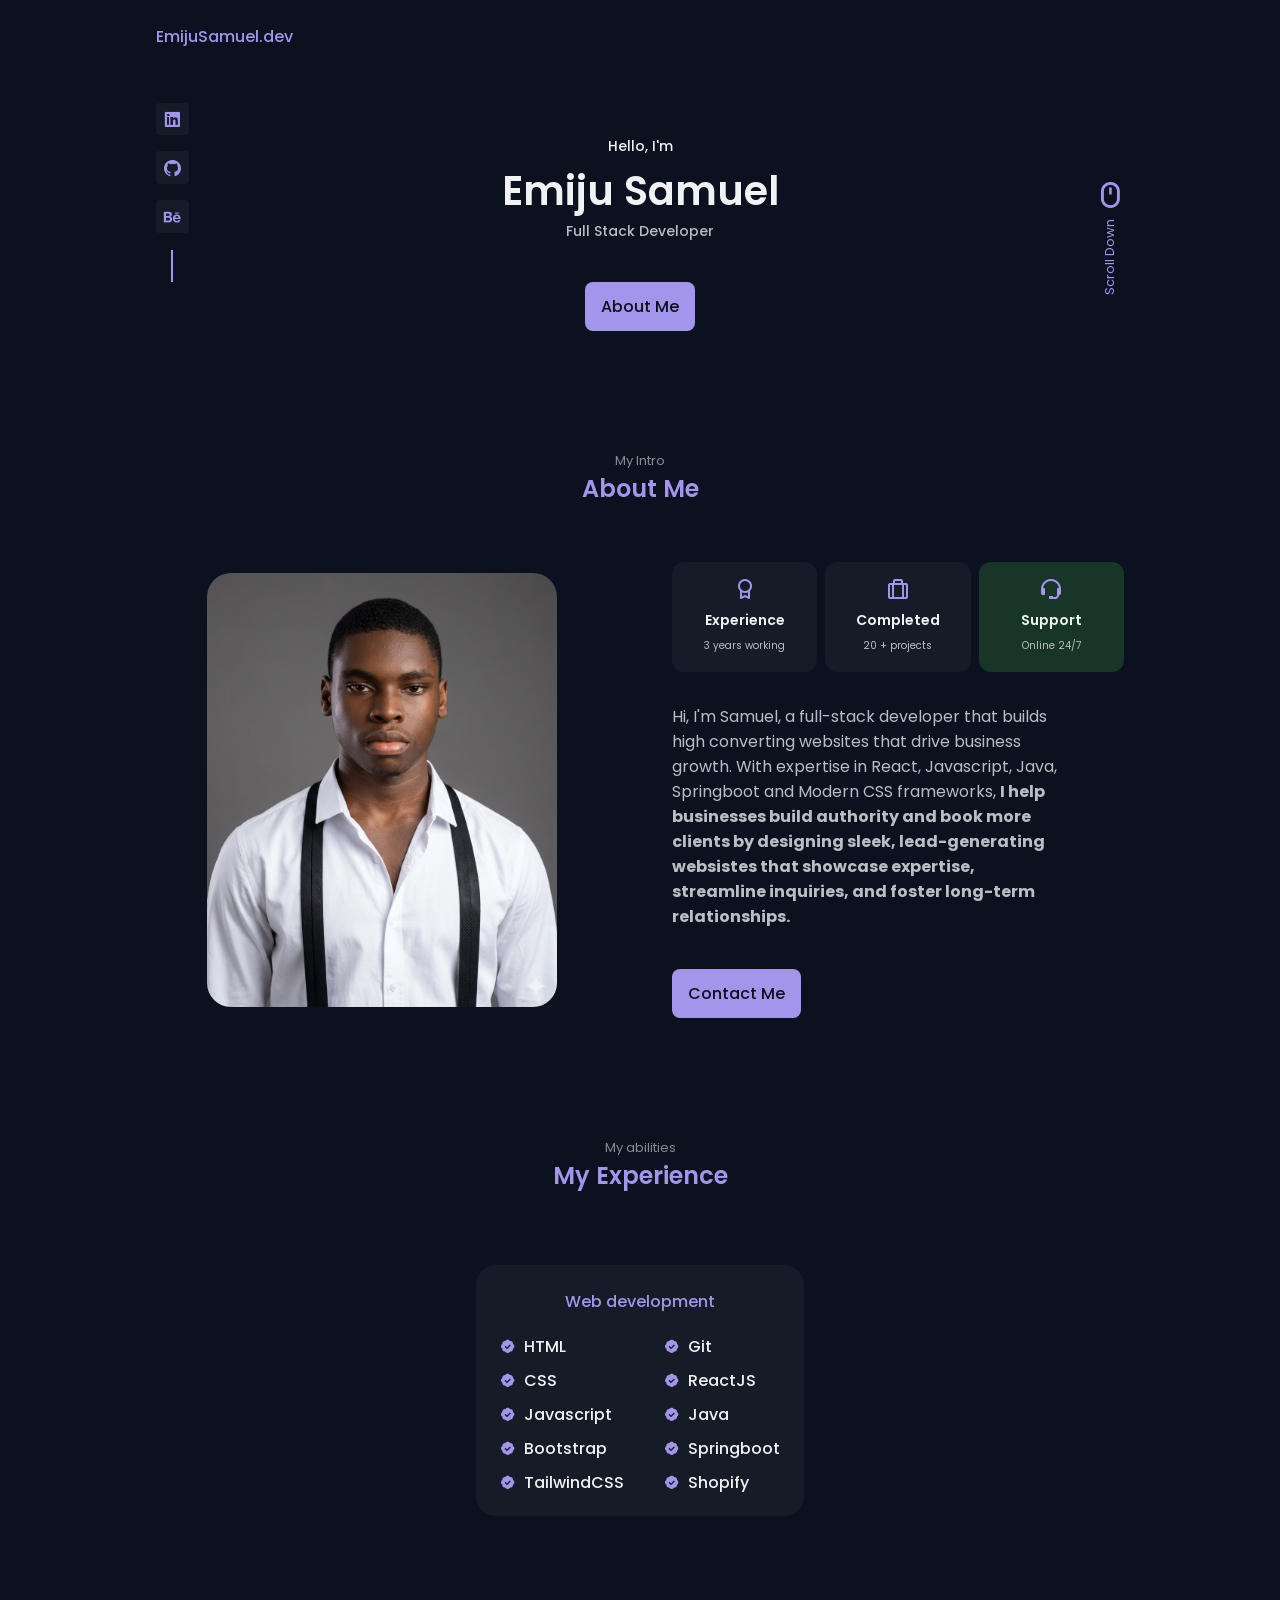
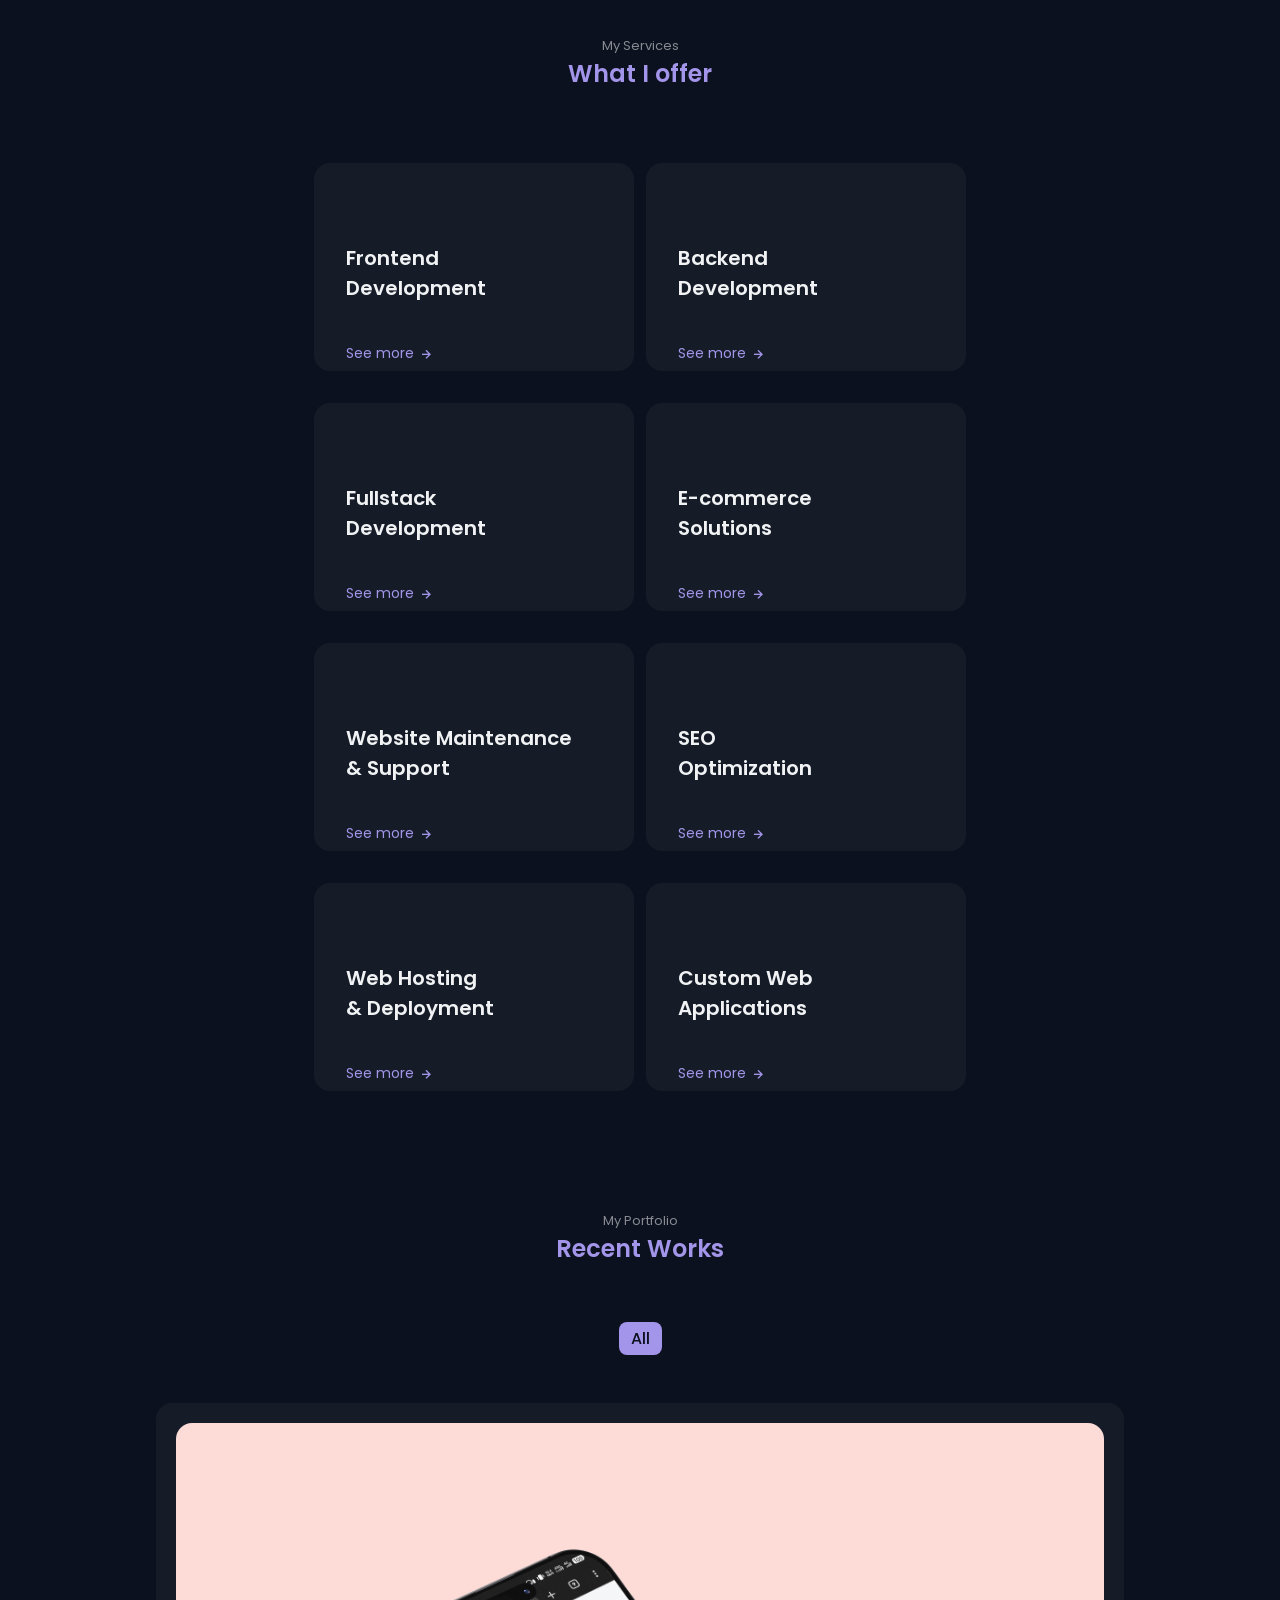
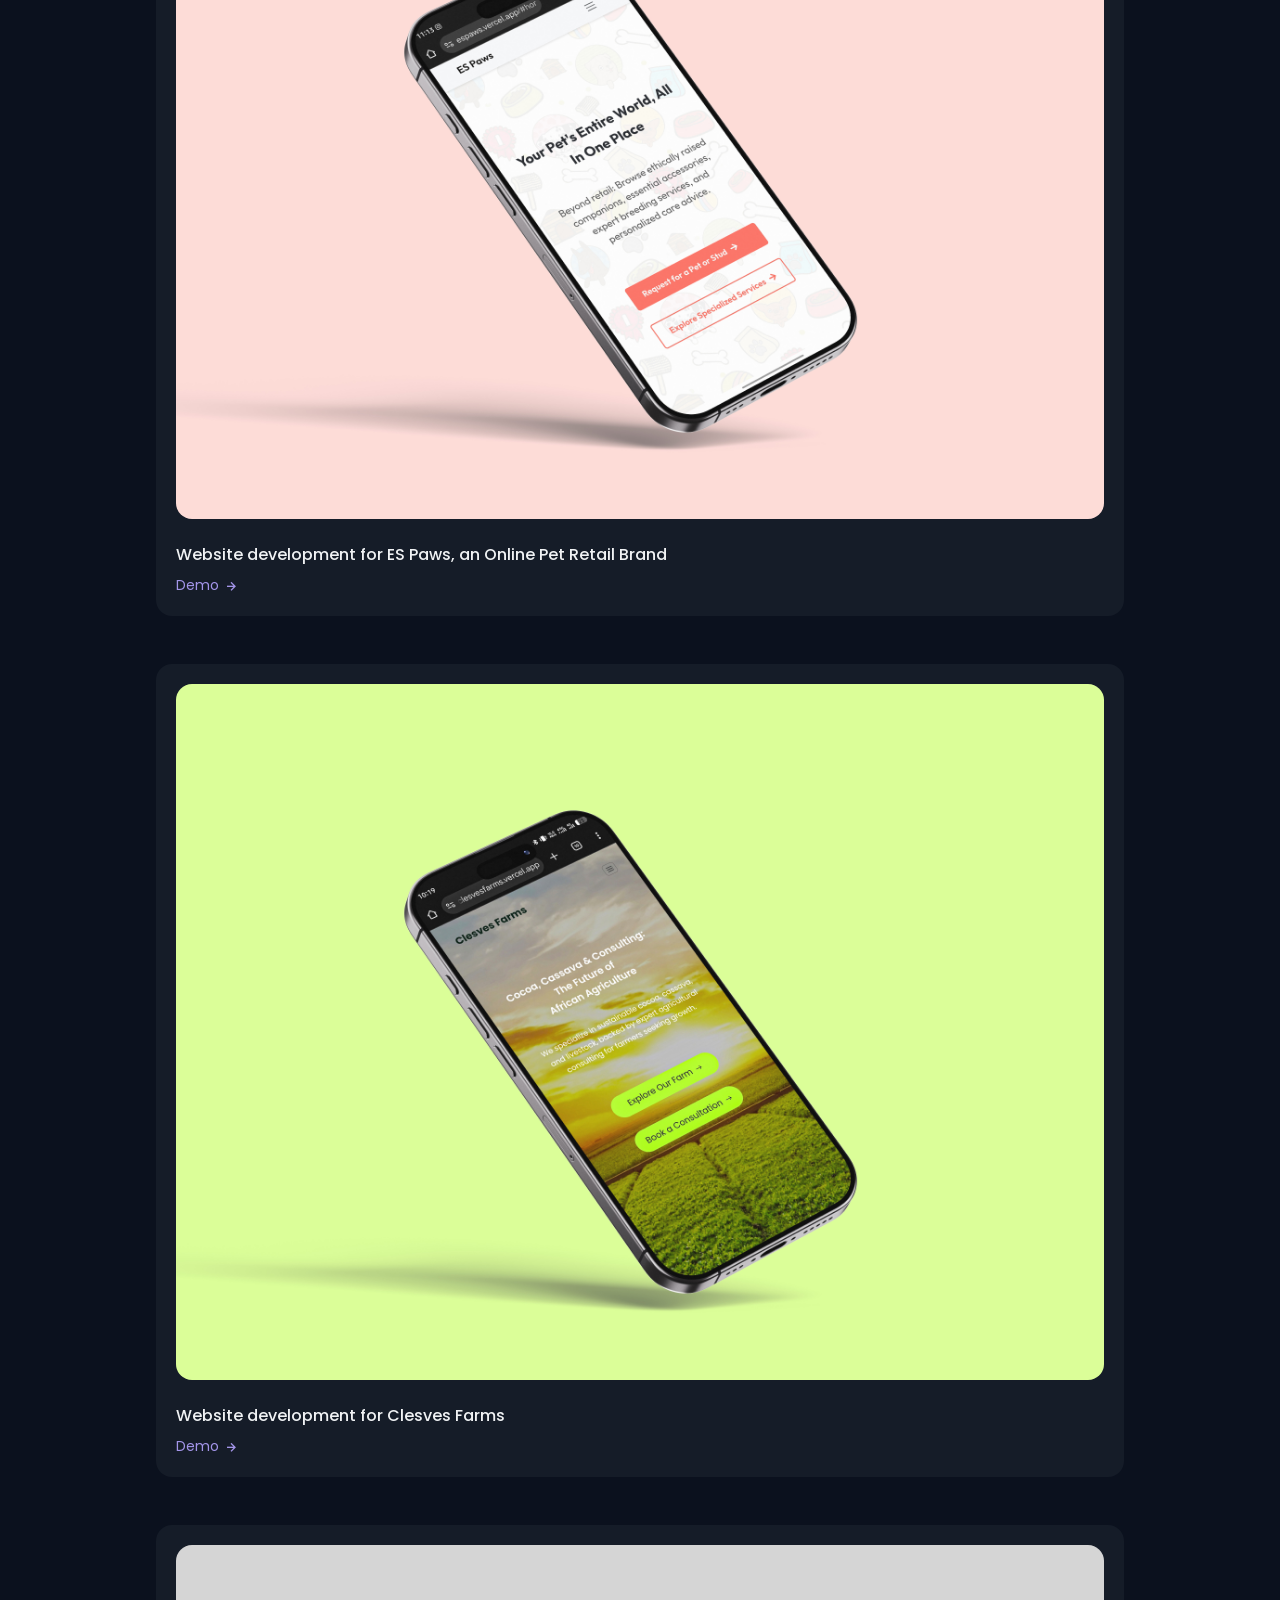
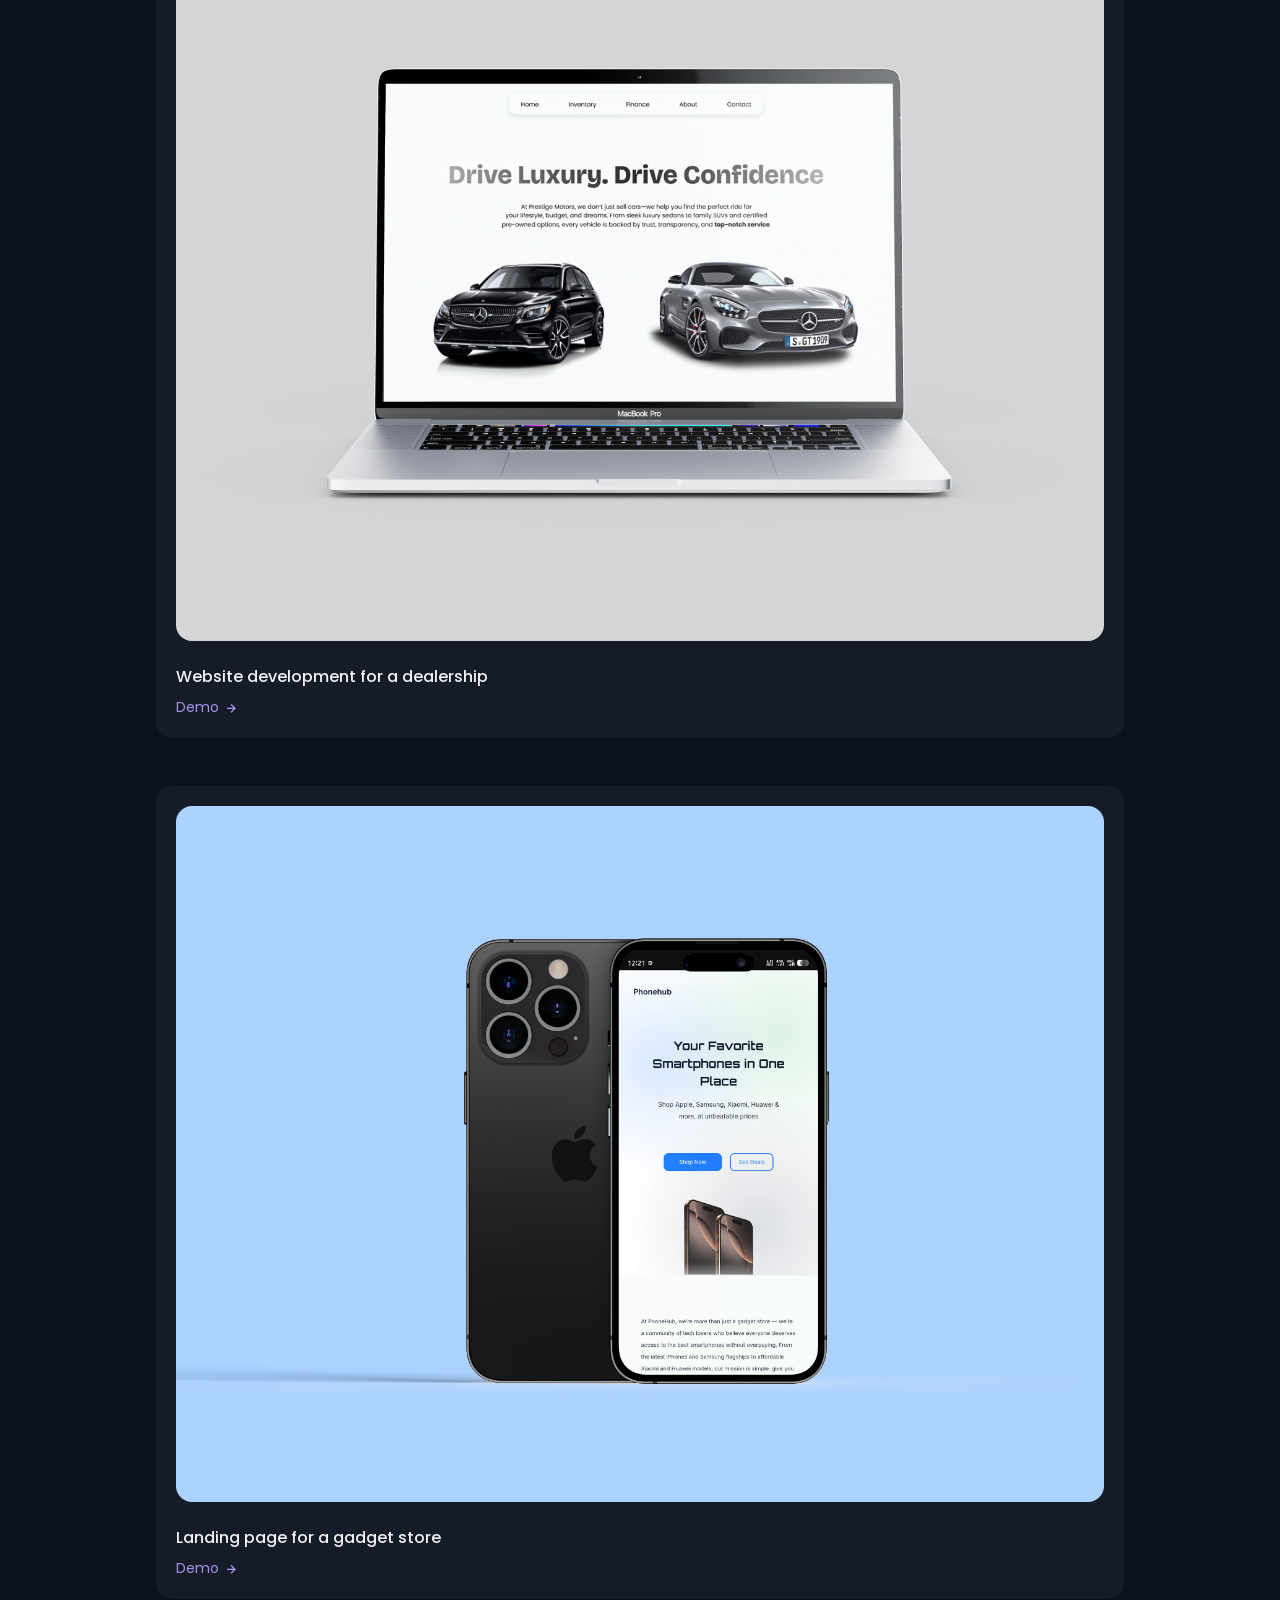
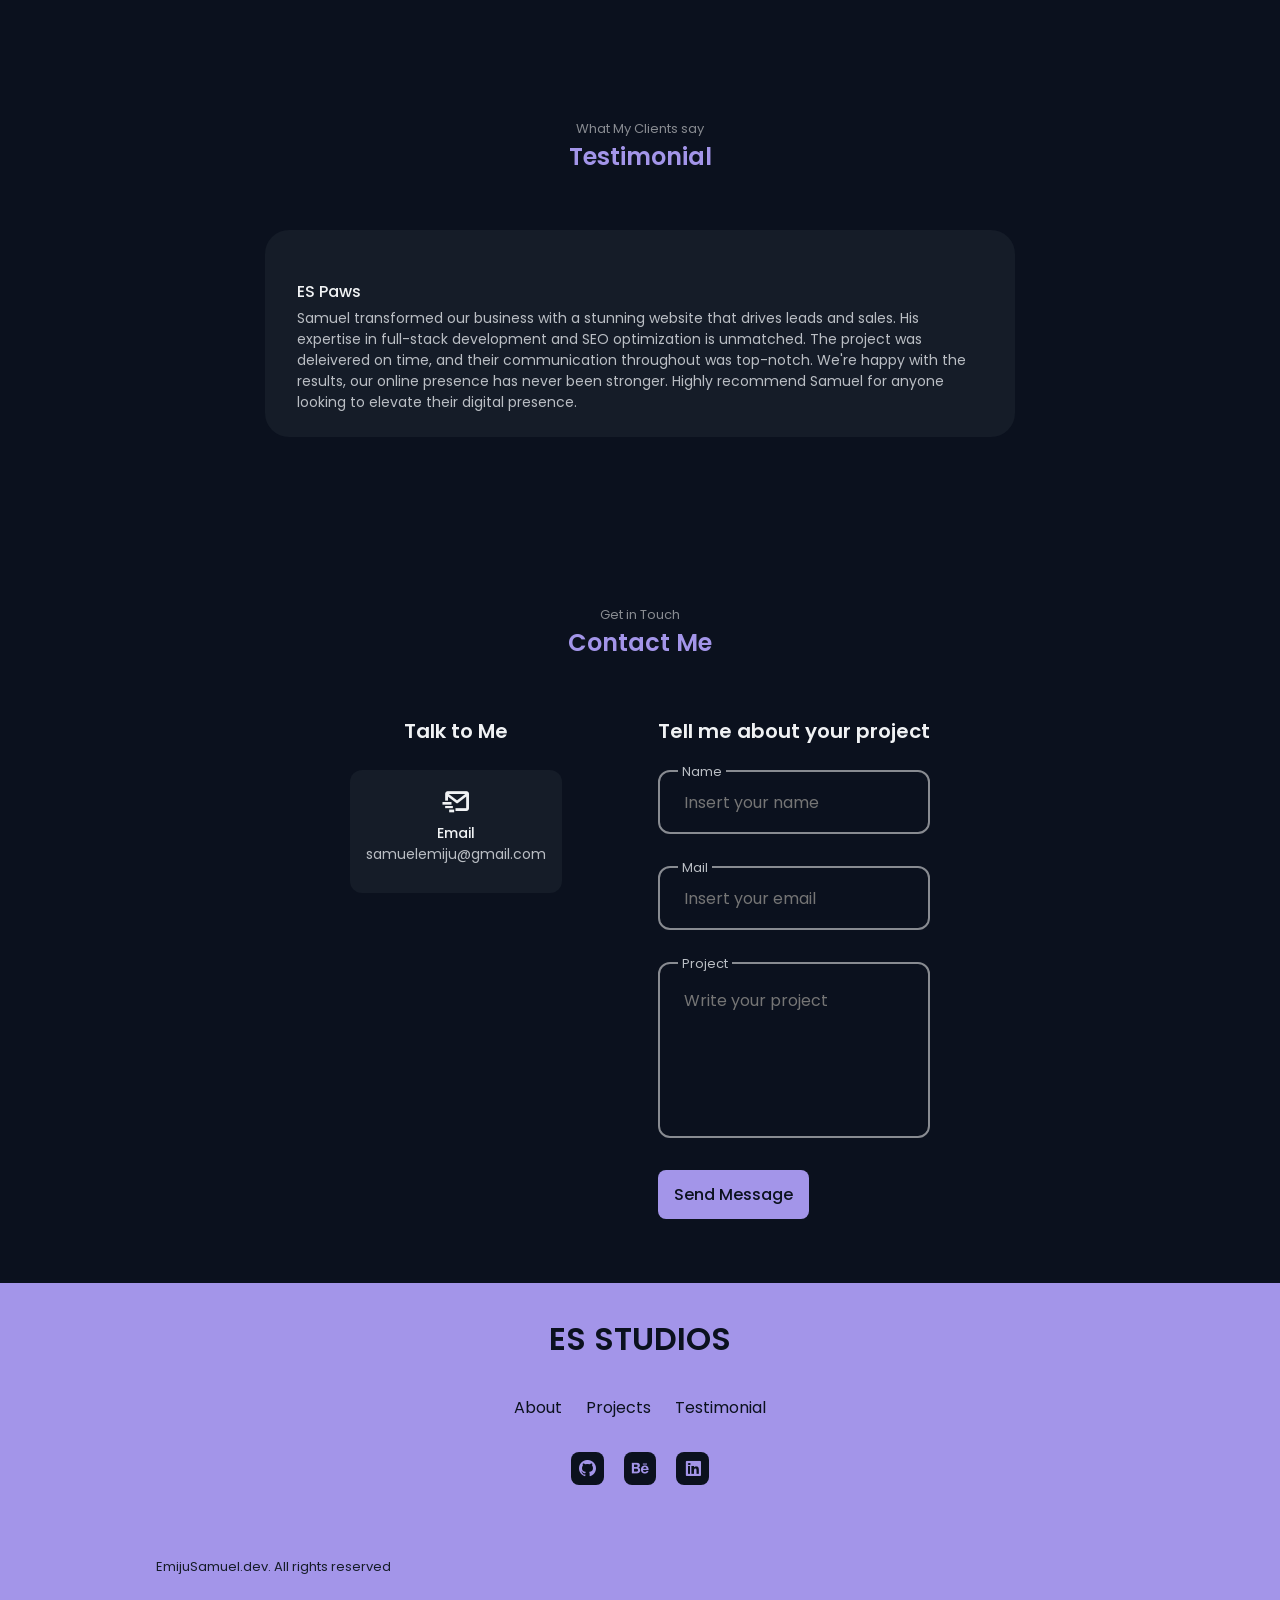
==== commit 3374307a: "Fixed all media query issues and form submission integration and errors" ====
--- a/portfolio.html
+++ b/portfolio.html
@@ -75,9 +75,9 @@
                     </div>
                 </div>
 
-                <div class="home__handle"     data-aos="zoom-in" data-aos-duration="1200" data-aos-offset="200">
+                <!-- <div class="home__handle"     data-aos="zoom-in" data-aos-duration="1200" data-aos-offset="200">
                     <img src="./images/1768198121908-removebg-preview.png" alt="" class="home__img">
-                </div>
+                </div> -->
 
                 <div class="home__social">
                     <a href="www.linkedin.com/in/emiju-samuel-dev-14030a287" target="_blank" class="home__social-link">
@@ -92,7 +92,7 @@
 
                 </div>
 
-                <a href="#about" class="home__scroll">
+                <a href="#work" class="home__scroll">
                     <i class="bx bx-mouse home__scroll-icon"></i>
                     <span class="home__scroll-name">Scroll Down</span>
                 </a>
@@ -129,7 +129,7 @@
                 </div>
                 <p class="about__description"    data-aos="fade-up" data-aos-duration="1200" data-aos-offset="200">
                     Hi, I'm Samuel, a full-stack developer that builds high converting websites that drive business
-                    growth. With expertise in React, Javascript and Modern CSS frameworks, <b>I help businesses build authority
+                    growth. With expertise in React, Javascript, Java, Springboot and Modern CSS frameworks, <b>I help businesses build authority
                     and book more clients by designing sleek, lead-generating websistes that showcase expertise, streamline inquiries,
                     and foster long-term relationships.</b>
                 </p>
@@ -785,8 +785,8 @@
             </div>
         </section>
 
-        <section class="testimonial section"    data-aos="fade-up" data-aos-duration="1200" data-aos-offset="200">
-            <span class="section__subtitle">My Clients say</span>
+        <section class="testimonial section"  id="testimonial"  data-aos="fade-up" data-aos-duration="1200" data-aos-offset="200">
+            <span class="section__subtitle">What My Clients say</span>
             <h2 class="section__title">Testimonial</h2>
 
             <div class="testimonial__container container swiper">
@@ -842,23 +842,23 @@
                 <div class="contact__content"    data-aos="fade-left" data-aos-duration="1200" data-aos-offset="200">
                     <h3 class="contact__title">Tell me about your project</h3>
 
-                    <form action="" class="contact__form">
+                    <form action="https://api.formdrop.co/f/eXOyztbW" method="POST" class="contact__form">
                         <div class="contact__form-div">
-                            <label for="" class="contact__form-tag">Name</label>
-                            <input type="text" placeholder="Insert your name" class="contact__form-input">
+                            <label for="contact-name" class="contact__form-tag">Name</label>
+                            <input id="contact-name" name="name" type="text" placeholder="Insert your name" required class="contact__form-input">
                         </div>
 
                         <div class="contact__form-div">
-                            <label for="" class="contact__form-tag">Mail</label>
-                            <input type="email" placeholder="Insert your email" class="contact__form-input">
+                            <label for="contact-email" class="contact__form-tag">Mail</label>
+                            <input id="contact-email" name="email" type="email" placeholder="Insert your email" required class="contact__form-input">
                         </div>
 
                         <div class="contact__form-div contact__form-area">
-                            <label for="" class="contact__form-tag">Project</label>
-                            <textarea name="" id="" cols="30" rows="10" placeholder="Write your project" class="contact__form-input"></textarea>
-                        </div>
-
-                        <button class="button"    data-aos="fade-down" data-aos-duration="1200" data-aos-offset="200">Send Message</button>
+                            <label for="contact-message" class="contact__form-tag">Project</label>
+                            <textarea id="contact-message" name="message" cols="30" rows="10" placeholder="Write your project" required class="contact__form-input"></textarea>
+                        </div>
+
+                        <button class="button"  type="submit"  data-aos="fade-down" data-aos-duration="1200" data-aos-offset="200">Send Message</button>
                     </form>
                 </div>
             </div>
--- a/portfolio.css
+++ b/portfolio.css
@@ -285,7 +285,7 @@
         bottom: 5rem;
         left: 0;
         display: grid;
-        row-gap: .5rem;
+        row-gap: 1rem;
     }
 
     .home__social-link{
@@ -460,7 +460,7 @@
         padding: 3rem 1.5rem 1.5rem;
         border-radius: 1rem;
         width: 20rem;
-        height: 15rem;
+        height: 13rem;
     }
 
     .services__title{
@@ -841,6 +841,10 @@
         font-size: var(--small-font-size)
     }
 
+    .about__description{
+        padding: 0 1rem;
+    }
+
     .skills__box{
         column-gap: 1rem;
     }
@@ -852,6 +856,23 @@
     .services .services__container{
         grid-template-columns: 145px;
         justify-content: center;
+    }
+
+    .services .servicesCards{
+        display: grid;
+        grid-template-columns: repeat(1, 300px);
+        place-items: center;
+        justify-content: center;
+        gap: 2rem;
+        padding-top: 1rem;
+    }
+
+    .services__card{
+        background-color: var(--container-color);
+        padding: 3rem 1.5rem 1.5rem;
+        border-radius: 1rem;
+        width: 15rem;
+        height: 12rem;
     }
 
     .services .services__modal-content{
@@ -886,6 +907,10 @@
         grid-template-columns: 300px;
     }
 
+    .about__description{
+        padding: 0 1rem;
+    }
+
     .contact__content .contact__form{
         width: auto;
     }
@@ -900,6 +925,25 @@
 
     .services .services__modal-content{
         width: auto;
+    }
+
+    .about__description{
+        padding: 0 1rem;
+    }
+
+    .skills__content{
+        background-color: var(--container-color);
+        padding: 1.5rem;
+        border-radius: 1.25rem;
+    }
+
+    .services .servicesCards{
+        display: grid;
+        grid-template-columns: repeat(1, 300px);
+        place-items: center;
+        justify-content: center;
+        gap: 2rem;
+        padding-top: 1rem;
     }
 }
 
@@ -918,12 +962,12 @@
     }
 
     .about__info{
-        grid-template-columns: repeat(3, 140px);
+        grid-template-columns: repeat(1, 250px);
         justify-content: center;
     }
 
     .about__description{
-        padding: 0 5rem;
+        padding: 0 1rem;
     }
 
     .skills__container{
@@ -939,13 +983,21 @@
         justify-content: center;
     }
 
-    .services__modal-content{
-        width: 500px;
-        padding: 4.5rem 2.5rem 2.5rem;
+    .services .services__modal-content{
+        width: auto;
     }
 
     .services__modal-description{
         padding: 0 3.5rem;
+    }
+
+    .services .servicesCards{
+        display: grid;
+        grid-template-columns: repeat(1, 300px);
+        place-items: center;
+        justify-content: center;
+        gap: 1.5rem;
+        padding-top: 1rem;
     }
 
     .work__container{
@@ -985,6 +1037,15 @@
         grid-template-columns: repeat(2, max-content);
         justify-content: center;
         column-gap: 3rem;
+    }
+
+    .services .servicesCards{
+        display: grid;
+        grid-template-columns: repeat(2, 300px);
+        place-items: center;
+        justify-content: center;
+        gap: 2rem;
+        padding-top: 1rem;
     }
 
     .work__container{
@@ -1072,6 +1133,15 @@
     .services__container{
         grid-template-columns: repeat(3, 192px);
         column-gap: 3rem;
+    }
+
+    .services .servicesCards{
+        display: grid;
+        grid-template-columns: repeat(2, 300px);
+        place-items: center;
+        justify-content: center;
+        gap: 2rem;
+        padding-top: 1rem;
     }
 
     .services__card{
